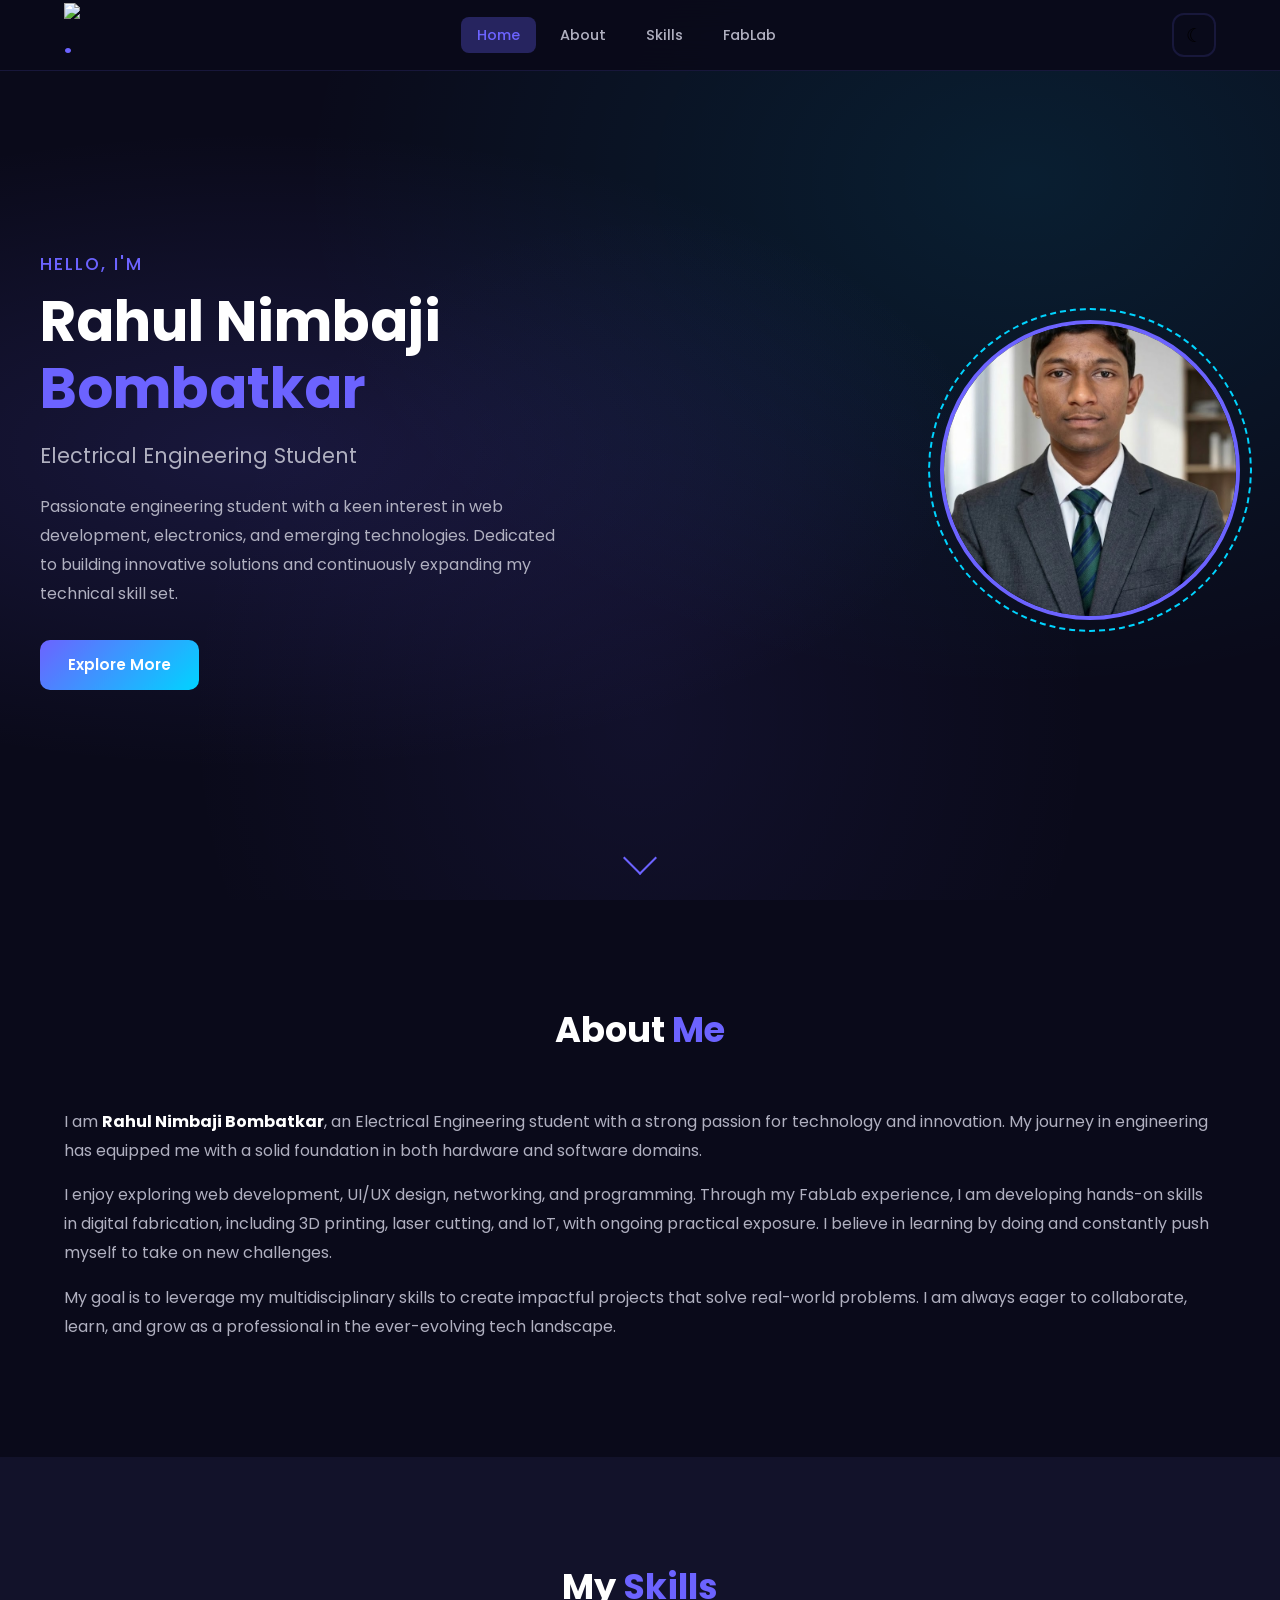
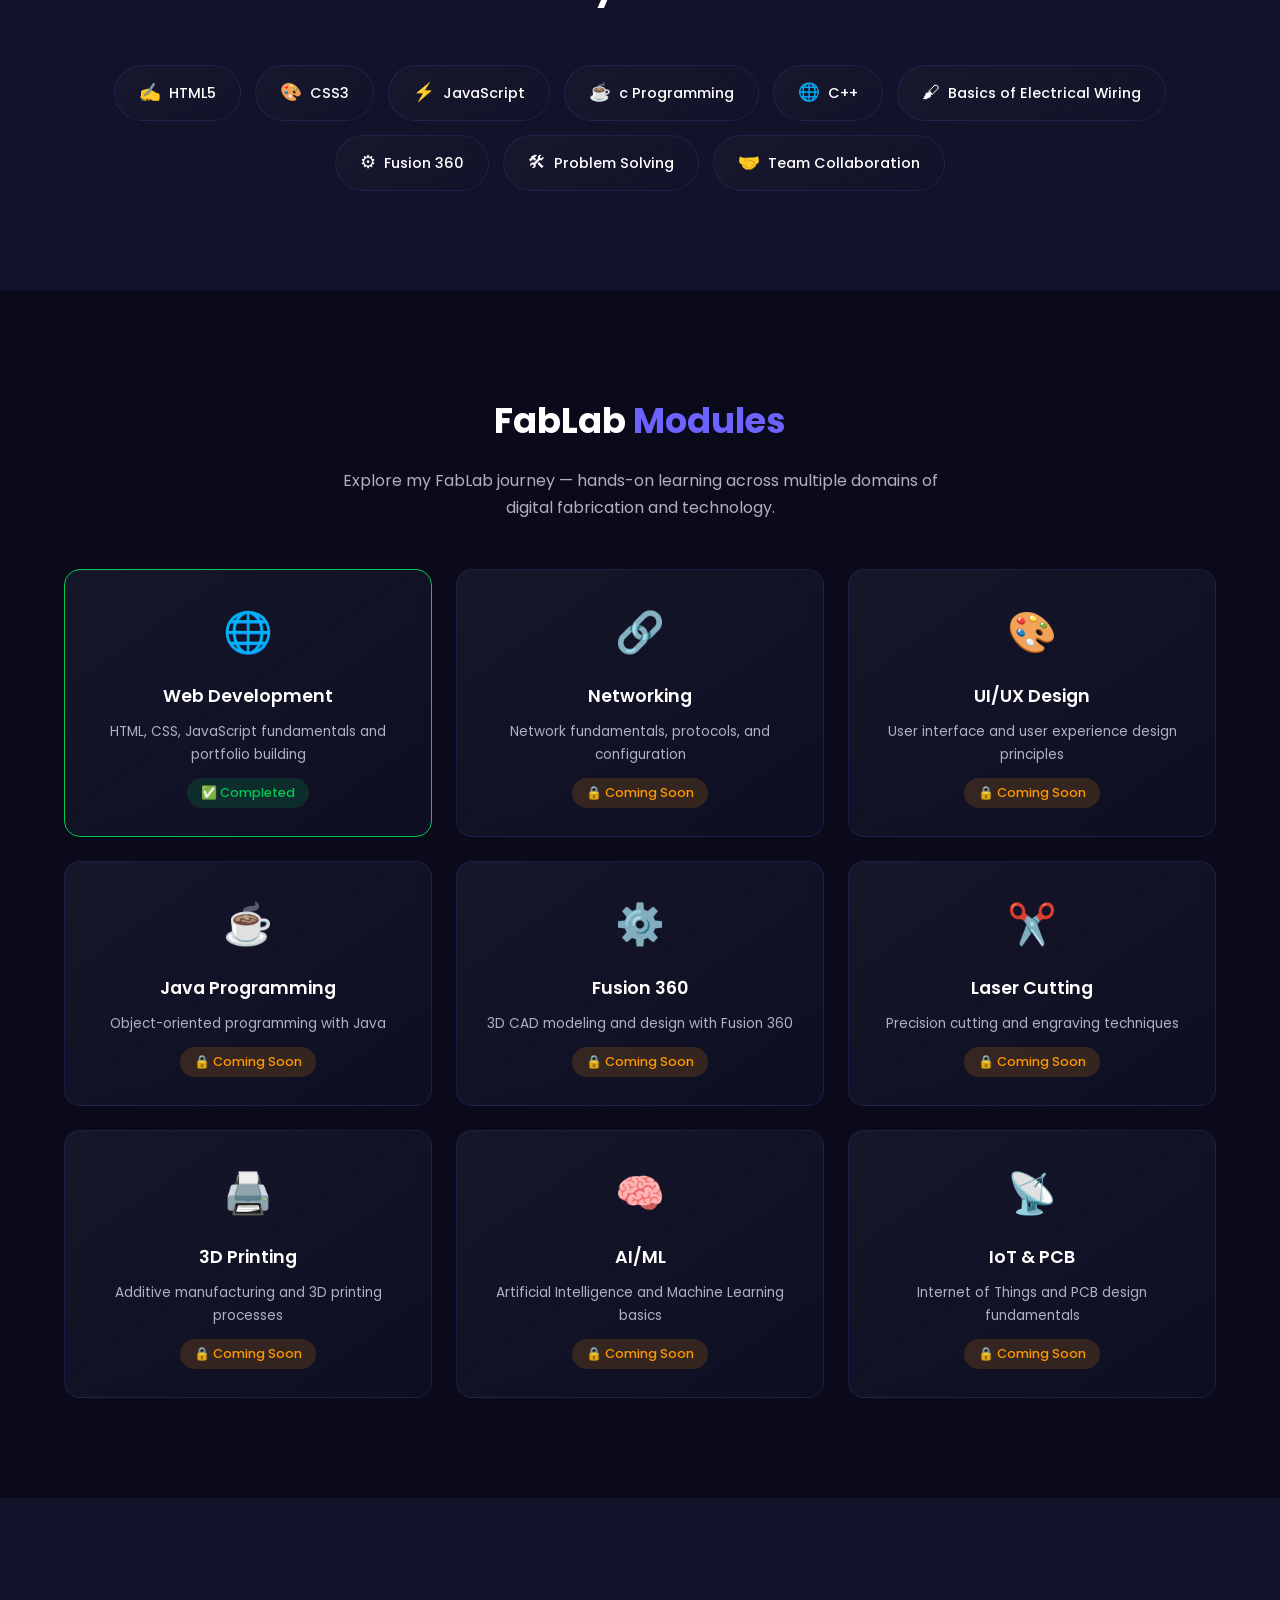
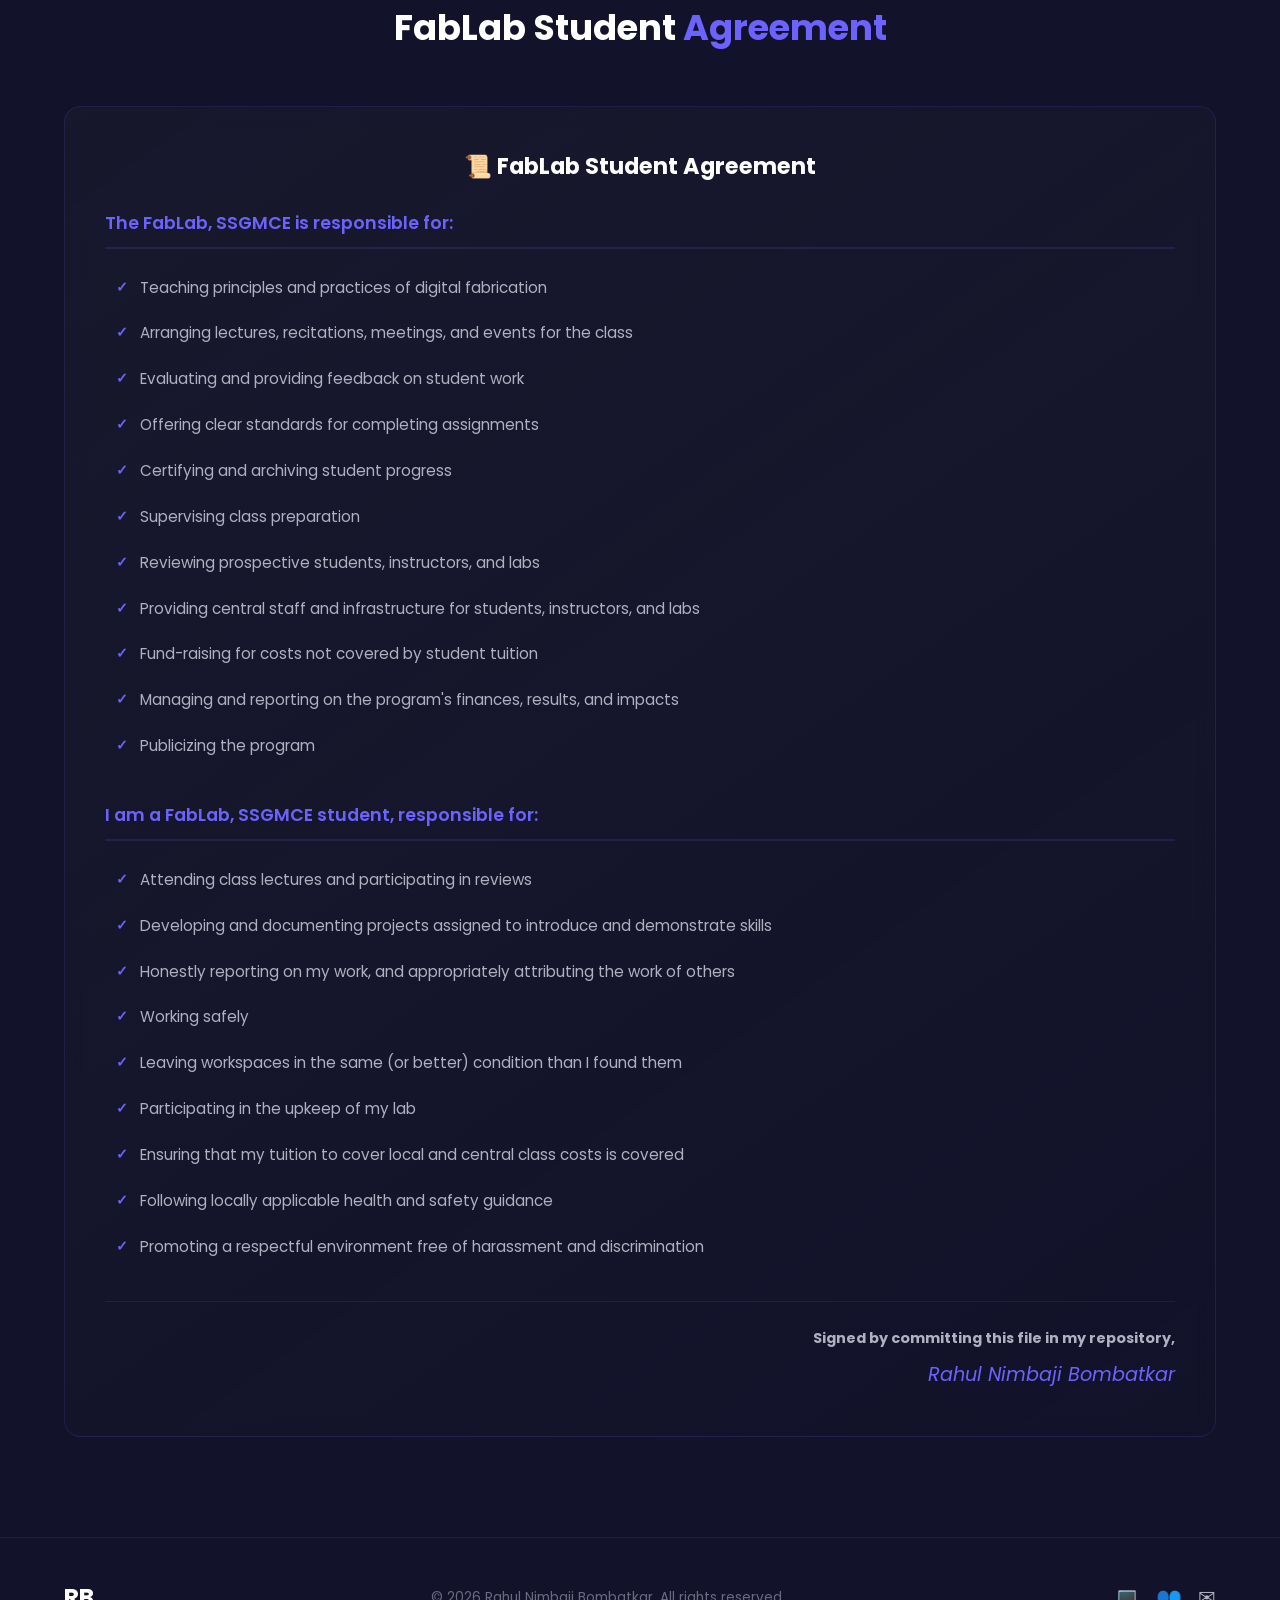
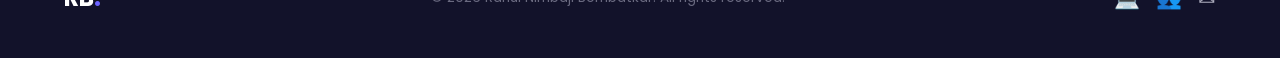
==== index.html @ 2a82da15 "Update index.html" ====
<!DOCTYPE html>
<html lang="en" data-theme="dark">

<head>
    <meta charset="UTF-8">
    <meta name="viewport" content="width=device-width, initial-scale=1.0">
    <link rel="icon" href="https://public-frontend-cos.metadl.com/mgx/img/favicon_atoms.ico" type="image/x-icon">
    <title>Rahul Bombatkar | Portfolio</title>
    <link rel="stylesheet" href="./style.css">
    <!-- Google Fonts -->
    <link rel="preconnect" href="https://fonts.googleapis.com">
    <link rel="preconnect" href="https://fonts.gstatic.com" crossorigin>
    <link href="https://fonts.googleapis.com/css2?family=Poppins:wght@300;400;500;600;700&display=swap" rel="stylesheet">
</head>

<body>
    <!-- ========== NAVBAR ========== -->
    <nav class="navbar" id="navbar">
        <div class="nav-container">
            <a href="#home" class="nav-logo">
             <img src="Fablab logo white1.jgp">
                <span class="accent">.</span></a>
            <ul class="nav-links" id="navLinks">
                <li><a href="#home" class="nav-link active">Home</a></li>
                <li><a href="#about" class="nav-link">About</a></li>
                <li><a href="#skills" class="nav-link">Skills</a></li>
                <li><a href="#fablab" class="nav-link">FabLab</a></li>
            </ul>
            <div class="nav-actions">
                <!-- Dark/Light Mode Toggle -->
                <button class="theme-toggle" id="themeToggle" aria-label="Toggle theme">
                    <span class="theme-icon sun">&#9728;</span>
                    <span class="theme-icon moon">&#9790;</span>
                </button>
                <!-- Mobile Menu Toggle -->
                <button class="hamburger" id="hamburger" aria-label="Toggle menu">
                    <span></span>
                    <span></span>
                    <span></span>
                </button>
            </div>
        </div>
    </nav>

    <!-- ========== HERO SECTION ========== -->
    <section class="hero" id="home">
        <div class="hero-bg-overlay"></div>
        <div class="hero-content">
            <div class="hero-text">
                <p class="hero-greeting animate-on-scroll">Hello, I'm</p>
                <h1 class="hero-name animate-on-scroll">Rahul Nimbaji<br><span class="accent">Bombatkar</span></h1>
                <p class="hero-branch animate-on-scroll">Electrical Engineering Student</p>
                <p class="hero-intro animate-on-scroll">
                    Passionate engineering student with a keen interest in web development, 
                    electronics, and emerging technologies. Dedicated to building innovative 
                    solutions and continuously expanding my technical skill set.
                </p>
                <div class="hero-buttons animate-on-scroll">
                    <a href="#about" class="btn btn-primary">Explore More</a>
                </div>
            </div>
            <div class="hero-image animate-on-scroll">
                <div class="profile-photo-wrapper">
                    <img src="portfolio img.jpg" 
                         alt="Rahul Bombatkar" class="profile-photo">
                    <div class="profile-ring"></div>
                </div>
            </div>
        </div>
        <!-- Scroll Down Indicator -->
        <a href="#about" class="scroll-indicator">
            <span class="scroll-arrow"></span>
        </a>
    </section>

    <!-- ========== ABOUT SECTION ========== -->
    <section class="section" id="about">
        <div class="container">
            <h2 class="section-title animate-on-scroll">About <span class="accent">Me</span></h2>
            <div class="about-content animate-on-scroll">
                <div class="about-text">
                    <p>
                        I am <strong>Rahul Nimbaji Bombatkar</strong>, an Electrical Engineering student 
                        with a strong passion for technology and innovation. My journey in engineering has 
                        equipped me with a solid foundation in both hardware and software domains.
                    </p>
                    <p>
                        I enjoy exploring web development, UI/UX design, networking, and programming. 
                        Through my FabLab experience, I am developing hands-on skills in digital fabrication, including 3D printing, laser cutting, and IoT, with ongoing practical exposure. I believe in learning by doing and constantly 
                        push myself to take on new challenges.
                    </p>
                    <p>
                        My goal is to leverage my multidisciplinary skills to create impactful projects 
                        that solve real-world problems. I am always eager to collaborate, learn, and grow 
                        as a professional in the ever-evolving tech landscape.
                    </p>
                </div>
                
            </div>
        </div>
    </section>

    <!-- ========== SKILLS SECTION ========== -->
    <section class="section section-alt" id="skills">
        <div class="container">
            <h2 class="section-title animate-on-scroll">My <span class="accent">Skills</span></h2>
            <div class="skills-grid animate-on-scroll">
                <div class="skill-tag"><span class="skill-icon">&#9997;</span> HTML5</div>
                <div class="skill-tag"><span class="skill-icon">&#127912;</span> CSS3</div>
                <div class="skill-tag"><span class="skill-icon">&#9889;</span> JavaScript</div>
                <div class="skill-tag"><span class="skill-icon">&#9749;</span> c Programming</div>
                <div class="skill-tag"><span class="skill-icon">&#127760;</span> C++</div>
                <div class="skill-tag"><span class="skill-icon">&#128396;</span> Basics of Electrical Wiring</div>
                <div class="skill-tag"><span class="skill-icon">&#9881;</span> Fusion 360</div>
                <div class="skill-tag"><span class="skill-icon">&#128736;</span> Problem Solving</div>
                <div class="skill-tag"><span class="skill-icon">&#129309;</span> Team Collaboration</div>
            </div>
        </div>
    </section>


    <!-- ========== FABLAB MODULES SECTION ========== -->
    <section class="section" id="fablab">
        <div class="container">
            <h2 class="section-title animate-on-scroll">FabLab <span class="accent">Modules</span></h2>
            <p class="section-subtitle animate-on-scroll">
                Explore my FabLab journey — hands-on learning across multiple domains of digital fabrication and technology.
            </p>
            <div class="modules-grid" id="modulesGrid">
                <!-- Modules will be rendered by JavaScript for scalability -->
            </div>
        </div>
    </section>

    <!-- ========== FABLAB STUDENT AGREEMENT ========== -->
    <section class="section section-alt" id="agreement">
        <div class="container">
            <h2 class="section-title animate-on-scroll">FabLab Student <span class="accent">Agreement</span></h2>
            <div class="agreement-content animate-on-scroll">
                <div class="agreement-card">
                    <h3>&#128220; FabLab Student Agreement</h3>
                    <div class="agreement-body">
                        <div class="responsibility-section">
                            <h4 class="responsibility-title">The FabLab, SSGMCE is responsible for:</h4>
                            <ul class="agreement-list">
                                <li>Teaching principles and practices of digital fabrication</li>
                                <li>Arranging lectures, recitations, meetings, and events for the class</li>
                                <li>Evaluating and providing feedback on student work</li>
                                <li>Offering clear standards for completing assignments</li>
                                <li>Certifying and archiving student progress</li>
                                <li>Supervising class preparation</li>
                                <li>Reviewing prospective students, instructors, and labs</li>
                                <li>Providing central staff and infrastructure for students, instructors, and labs</li>
                                <li>Fund-raising for costs not covered by student tuition</li>
                                <li>Managing and reporting on the program's finances, results, and impacts</li>
                                <li>Publicizing the program</li>
                            </ul>
                        </div>
                        <div class="responsibility-section">
                            <h4 class="responsibility-title">I am a FabLab, SSGMCE student, responsible for:</h4>
                            <ul class="agreement-list">
                                <li>Attending class lectures and participating in reviews</li>
                                <li>Developing and documenting projects assigned to introduce and demonstrate skills</li>
                                <li>Honestly reporting on my work, and appropriately attributing the work of others</li>
                                <li>Working safely</li>
                                <li>Leaving workspaces in the same (or better) condition than I found them</li>
                                <li>Participating in the upkeep of my lab</li>
                                <li>Ensuring that my tuition to cover local and central class costs is covered</li>
                                <li>Following locally applicable health and safety guidance</li>
                                <li>Promoting a respectful environment free of harassment and discrimination</li>
                            </ul>
                        </div>
                    </div>
                    <div class="agreement-signature">
                        <p><strong>Signed by committing this file in my repository,</strong></p>
                        <p class="signature-name"><em>Rahul Nimbaji Bombatkar</em></p>
                    </div>
                </div>
            </div>
        </div>
    </section>

    <!-- ========== FOOTER ========== -->
    <footer class="footer">
        <div class="container">
            <div class="footer-content">
                <div class="footer-logo">RB<span class="accent">.</span></div>
                <p class="footer-text">&copy; 2026 Rahul Nimbaji Bombatkar. All rights reserved.</p>
                <div class="footer-links">
                    <a href="https://github.com/Krish5276" aria-label="GitHub">&#128187;</a>
                    <a href="https://www.linkedin.com/in/rahul-bombatkar-483922384?utm_source=share&utm_campaign=share_via&utm_content=profile&utm_medium=android_app" aria-label="LinkedIn">&#128101;</a>
                    <a href="mailto:gamersrahul00@gmail.com" aria-label="Email">&#9993;</a>
                </div>
            </div>
        </div>
    </footer>

    <!-- ========== IMAGE MODAL ========== -->
    <div class="modal-overlay" id="imageModal">
        <div class="modal-content">
            <button class="modal-close" id="modalClose">&times;</button>
            <img src="" alt="Preview" class="modal-image" id="modalImage">
            <p class="modal-caption" id="modalCaption"></p>
        </div>
    </div>

    <script src="./script.js"></script>
</body>

</html>
---- style.css ----
/* ============================================================
   RAHUL BOMBATKAR - PORTFOLIO WEBSITE
   Complete CSS with Dark/Light Theme Support
   ============================================================ */

/* ========== CSS VARIABLES (THEME) ========== */
:root {
    /* Dark Theme (Default) */
    --bg-primary: #0a0a1a;
    --bg-secondary: #12122a;
    --bg-card: #1a1a2e;
    --bg-card-hover: #222240;
    --bg-nav: rgba(10, 10, 26, 0.95);
    --text-primary: #ffffff;
    --text-secondary: #b0b0c0;
    --text-muted: #6a6a80;
    --accent: #6c63ff;
    --accent-light: #8b83ff;
    --accent-secondary: #00d4ff;
    --accent-glow: rgba(108, 99, 255, 0.3);
    --border-color: rgba(108, 99, 255, 0.15);
    --border-hover: rgba(108, 99, 255, 0.4);
    --shadow: 0 8px 32px rgba(0, 0, 0, 0.3);
    --shadow-hover: 0 12px 40px rgba(108, 99, 255, 0.2);
    --success: #00c853;
    --warning: #ff9800;
    --danger: #ff5252;
    --gradient-primary: linear-gradient(135deg, #6c63ff, #00d4ff);
    --gradient-card: linear-gradient(145deg, rgba(26, 26, 46, 0.8), rgba(18, 18, 42, 0.6));
    --overlay: rgba(0, 0, 0, 0.7);
}

/* Light Theme */
[data-theme="light"] {
    --bg-primary: #f5f5ff;
    --bg-secondary: #eeeef8;
    --bg-card: #ffffff;
    --bg-card-hover: #f0f0ff;
    --bg-nav: rgba(245, 245, 255, 0.95);
    --text-primary: #1a1a2e;
    --text-secondary: #4a4a60;
    --text-muted: #8a8a9a;
    --accent: #5a52e0;
    --accent-light: #6c63ff;
    --accent-secondary: #0099cc;
    --accent-glow: rgba(90, 82, 224, 0.15);
    --border-color: rgba(90, 82, 224, 0.15);
    --border-hover: rgba(90, 82, 224, 0.35);
    --shadow: 0 8px 32px rgba(0, 0, 0, 0.08);
    --shadow-hover: 0 12px 40px rgba(90, 82, 224, 0.15);
    --gradient-card: linear-gradient(145deg, rgba(255, 255, 255, 0.9), rgba(240, 240, 255, 0.7));
    --overlay: rgba(255, 255, 255, 0.8);
}

/* ========== RESET & BASE ========== */
*,
*::before,
*::after {
    margin: 0;
    padding: 0;
    box-sizing: border-box;
}

html {
    scroll-behavior: smooth;
    font-size: 16px;
}

body {
    font-family: 'Poppins', sans-serif;
    background-color: var(--bg-primary);
    color: var(--text-primary);
    line-height: 1.7;
    overflow-x: hidden;
    transition: background-color 0.4s ease, color 0.4s ease;
}

a {
    text-decoration: none;
    color: inherit;
    transition: color 0.3s ease;
}

img {
    max-width: 100%;
    display: block;
  
}

.container {
    max-width: 1200px;
    margin: 0 auto;
    padding: 0 24px;
}

.accent {
    color: var(--accent);
}

/* ========== NAVBAR ========== */
.navbar {
    position: fixed;
    top: 0;
    left: 0;
    right: 0;
    z-index: 1000;
    background: var(--bg-nav);
    backdrop-filter: blur(20px);
    -webkit-backdrop-filter: blur(20px);
    border-bottom: 1px solid var(--border-color);
    transition: all 0.3s ease;
}

.navbar.scrolled {
    box-shadow: var(--shadow);
}

.nav-container {
    max-width: 1200px;
    margin: 0 auto;
    padding: 0 24px;
    display: flex;
    align-items: center;
    justify-content: space-between;
    height: 70px;
}

.nav-logo {
    font-size: 1.8rem;
    font-weight: 700;
    letter-spacing: -1px;
}

.nav-links {
    display: flex;
    list-style: none;
    gap: 8px;
}

.nav-link {
    padding: 8px 16px;
    border-radius: 8px;
    font-size: 0.9rem;
    font-weight: 500;
    color: var(--text-secondary);
    transition: all 0.3s ease;
}

.nav-link:hover,
.nav-link.active {
    color: var(--accent);
    background: var(--accent-glow);
}

.nav-actions {
    display: flex;
    align-items: center;
    gap: 12px;
}

/* Theme Toggle Button */
.theme-toggle {
    width: 44px;
    height: 44px;
    border: 2px solid var(--border-color);
    border-radius: 12px;
    background: transparent;
    cursor: pointer;
    display: flex;
    align-items: center;
    justify-content: center;
    transition: all 0.3s ease;
    position: relative;
    overflow: hidden;
}

.theme-toggle:hover {
    border-color: var(--accent);
    background: var(--accent-glow);
}

.theme-icon {
    font-size: 1.2rem;
    position: absolute;
    transition: all 0.4s ease;
}

/* Dark theme: show moon, hide sun */
[data-theme="dark"] .theme-icon.sun {
    opacity: 0;
    transform: translateY(20px) rotate(180deg);
}

[data-theme="dark"] .theme-icon.moon {
    opacity: 1;
    transform: translateY(0) rotate(0deg);
}

/* Light theme: show sun, hide moon */
[data-theme="light"] .theme-icon.sun {
    opacity: 1;
    transform: translateY(0) rotate(0deg);
}

[data-theme="light"] .theme-icon.moon {
    opacity: 0;
    transform: translateY(-20px) rotate(-180deg);
}

/* Hamburger Menu */
.hamburger {
    display: none;
    flex-direction: column;
    gap: 5px;
    background: none;
    border: none;
    cursor: pointer;
    padding: 8px;
}

.hamburger span {
    width: 24px;
    height: 2px;
    background: var(--text-primary);
    border-radius: 2px;
    transition: all 0.3s ease;
}

.hamburger.active span:nth-child(1) {
    transform: rotate(45deg) translate(5px, 5px);
}

.hamburger.active span:nth-child(2) {
    opacity: 0;
}

.hamburger.active span:nth-child(3) {
    transform: rotate(-45deg) translate(5px, -5px);
}

/* ========== HERO SECTION ========== */
.hero {
    min-height: 100vh;
    display: flex;
    align-items: center;
    justify-content: center;
    position: relative;
    padding: 100px 24px 60px;
    overflow: hidden;
}

.hero-bg-overlay {
    position: absolute;
    inset: 0;
    background: 
        radial-gradient(ellipse at 20% 50%, rgba(108, 99, 255, 0.15) 0%, transparent 50%),
        radial-gradient(ellipse at 80% 20%, rgba(0, 212, 255, 0.1) 0%, transparent 50%),
        radial-gradient(ellipse at 50% 80%, rgba(108, 99, 255, 0.08) 0%, transparent 50%);
    z-index: 0;
}

.hero-content {
    max-width: 1200px;
    width: 100%;
    display: flex;
    align-items: center;
    justify-content: space-between;
    gap: 60px;
    position: relative;
    z-index: 1;
}

.hero-text {
    flex: 1;
}

.hero-greeting {
    font-size: 1.1rem;
    color: var(--accent);
    font-weight: 500;
    margin-bottom: 8px;
    letter-spacing: 2px;
    text-transform: uppercase;
}

.hero-name {
    font-size: 3.5rem;
    font-weight: 700;
    line-height: 1.2;
    margin-bottom: 16px;
}

.hero-branch {
    font-size: 1.3rem;
    color: var(--text-secondary);
    margin-bottom: 20px;
    font-weight: 400;
}

.hero-intro {
    font-size: 1rem;
    color: var(--text-secondary);
    max-width: 520px;
    margin-bottom: 32px;
    line-height: 1.8;
}

.hero-buttons {
    display: flex;
    gap: 16px;
    flex-wrap: wrap;
}

/* Profile Photo */
.hero-image {
    flex-shrink: 0;
}

.profile-photo-wrapper {
    position: relative;
    width: 300px;
    height: 300px;
}

.profile-photo {
    width: 100%;
    height: 100%;
    border-radius: 50%;
    object-fit: cover;
    border: 4px solid var(--accent);
    position: relative;
    z-index: 2;
}

.profile-ring {
    position: absolute;
    inset: -12px;
    border-radius: 50%;
    border: 2px dashed var(--accent-secondary);
    animation: spin 20s linear infinite;
    z-index: 1;
}

@keyframes spin {
    from { transform: rotate(0deg); }
    to { transform: rotate(360deg); }
}

/* Scroll Indicator */
.scroll-indicator {
    position: absolute;
    bottom: 30px;
    left: 50%;
    transform: translateX(-50%);
    z-index: 2;
}

.scroll-arrow {
    display: block;
    width: 24px;
    height: 24px;
    border-right: 2px solid var(--accent);
    border-bottom: 2px solid var(--accent);
    transform: rotate(45deg);
    animation: scrollBounce 2s infinite;
}

@keyframes scrollBounce {
    0%, 20%, 50%, 80%, 100% { transform: rotate(45deg) translateY(0); }
    40% { transform: rotate(45deg) translateY(10px); }
    60% { transform: rotate(45deg) translateY(5px); }
}

/* ========== BUTTONS ========== */
.btn {
    display: inline-flex;
    align-items: center;
    gap: 8px;
    padding: 12px 28px;
    border-radius: 10px;
    font-size: 0.95rem;
    font-weight: 600;
    font-family: 'Poppins', sans-serif;
    cursor: pointer;
    transition: all 0.3s ease;
    border: none;
}

.btn-primary {
    background: var(--gradient-primary);
    color: #ffffff;
}

.btn-primary:hover {
    transform: translateY(-2px);
    box-shadow: 0 8px 25px var(--accent-glow);
}

.btn-outline {
    background: transparent;
    color: var(--accent);
    border: 2px solid var(--accent);
}

.btn-outline:hover {
    background: var(--accent-glow);
    transform: translateY(-2px);
}

.btn-large {
    padding: 16px 36px;
    font-size: 1.05rem;
}

.btn-small {
    padding: 8px 16px;
    font-size: 0.8rem;
    border-radius: 6px;
    background: var(--gradient-primary);
    color: #ffffff;
}

.btn-outline-sm {
    background: transparent !important;
    border: 1px solid #ffffff;
    color: #ffffff;
}

.btn-outline-sm:hover {
    background: rgba(255, 255, 255, 0.1) !important;
}

/* ========== SECTIONS ========== */
.section {
    padding: 100px 0;
}

.section-alt {
    background: var(--bg-secondary);
}

.section-title {
    font-size: 2.2rem;
    font-weight: 700;
    text-align: center;
    margin-bottom: 16px;
}

.section-subtitle {
    text-align: center;
    color: var(--text-secondary);
    max-width: 600px;
    margin: 0 auto 48px;
    font-size: 1rem;
}

/* ========== ABOUT SECTION ========== */
.about-content {
    display: flex;
    flex-direction: column;
    gap: 48px;
    margin-top: 48px;
}

.about-text p {
    color: var(--text-secondary);
    margin-bottom: 16px;
    font-size: 1rem;
    line-height: 1.8;
}

.about-text strong {
    color: var(--text-primary);
}

.about-stats {
    display: flex;
    justify-content: center;
    gap: 32px;
    flex-wrap: wrap;
}

.stat-card {
    background: var(--gradient-card);
    border: 1px solid var(--border-color);
    border-radius: 16px;
    padding: 28px 40px;
    text-align: center;
    backdrop-filter: blur(10px);
    transition: all 0.3s ease;
}

.stat-card:hover {
    border-color: var(--border-hover);
    transform: translateY(-4px);
    box-shadow: var(--shadow-hover);
}

.stat-number {
    display: block;
    font-size: 2.2rem;
    font-weight: 700;
    color: var(--accent);
}

.stat-label {
    font-size: 0.9rem;
    color: var(--text-secondary);
    margin-top: 4px;
}

/* ========== SKILLS SECTION ========== */
.skills-grid {
    display: flex;
    flex-wrap: wrap;
    justify-content: center;
    gap: 14px;
    margin-top: 48px;
}

.skill-tag {
    display: inline-flex;
    align-items: center;
    gap: 8px;
    padding: 12px 24px;
    background: var(--gradient-card);
    border: 1px solid var(--border-color);
    border-radius: 50px;
    font-size: 0.9rem;
    font-weight: 500;
    color: var(--text-primary);
    backdrop-filter: blur(10px);
    transition: all 0.3s ease;
    cursor: default;
}

.skill-tag:hover {
    border-color: var(--accent);
    background: var(--accent-glow);
    transform: translateY(-3px);
    box-shadow: var(--shadow-hover);
}

.skill-icon {
    font-size: 1.1rem;
}

/* ========== PROJECTS SECTION ========== */
.projects-grid {
    display: grid;
    grid-template-columns: repeat(auto-fit, minmax(340px, 1fr));
    gap: 28px;
    margin-top: 48px;
}

.project-card {
    background: var(--gradient-card);
    border: 1px solid var(--border-color);
    border-radius: 16px;
    overflow: hidden;
    backdrop-filter: blur(10px);
    transition: all 0.3s ease;
}

.project-card:hover {
    border-color: var(--border-hover);
    transform: translateY(-6px);
    box-shadow: var(--shadow-hover);
}

.project-image {
    position: relative;
    height: 220px;
    overflow: hidden;
}

.project-image img {
    width: 100%;
    height: 100%;
    object-fit: cover;
    transition: transform 0.4s ease;
}

.project-card:hover .project-image img {
    transform: scale(1.05);
}

.project-overlay {
    position: absolute;
    inset: 0;
    background: rgba(0, 0, 0, 0.7);
    display: flex;
    align-items: center;
    justify-content: center;
    gap: 12px;
    opacity: 0;
    transition: opacity 0.3s ease;
}

.project-card:hover .project-overlay {
    opacity: 1;
}

.project-info {
    padding: 24px;
}

.project-info h3 {
    font-size: 1.2rem;
    font-weight: 600;
    margin-bottom: 8px;
}

.project-info p {
    color: var(--text-secondary);
    font-size: 0.9rem;
    margin-bottom: 16px;
    line-height: 1.6;
}

.project-tags {
    display: flex;
    flex-wrap: wrap;
    gap: 8px;
}

.project-tags span {
    padding: 4px 12px;
    background: var(--accent-glow);
    color: var(--accent);
    border-radius: 20px;
    font-size: 0.75rem;
    font-weight: 500;
}

/* ========== RESUME SECTION ========== */
.resume-content {
    text-align: center;
    margin-top: 48px;
}

.resume-icon {
    font-size: 4rem;
    margin-bottom: 20px;
}

.resume-text {
    color: var(--text-secondary);
    font-size: 1.1rem;
    margin-bottom: 32px;
    max-width: 500px;
    margin-left: auto;
    margin-right: auto;
}

/* ========== FABLAB MODULES SECTION ========== */
.modules-grid {
    display: grid;
    grid-template-columns: repeat(auto-fit, minmax(280px, 1fr));
    gap: 24px;
    margin-top: 48px;
}

.module-card {
    background: var(--gradient-card);
    border: 1px solid var(--border-color);
    border-radius: 16px;
    padding: 28px;
    text-align: center;
    backdrop-filter: blur(10px);
    transition: all 0.3s ease;
    position: relative;
    overflow: hidden;
}

/* Active module card */
.module-card.active {
    border-color: var(--success);
    cursor: pointer;
}

.module-card.active:hover {
    transform: translateY(-6px);
    box-shadow: 0 12px 40px rgba(0, 200, 83, 0.2);
    border-color: var(--success);
}

/* Locked module card */
.module-card.locked {
    opacity: 0.6;
    cursor: not-allowed;
}

.module-card.locked:hover {
    opacity: 0.75;
}

.module-card-icon {
    font-size: 2.5rem;
    margin-bottom: 16px;
    display: block;
}

.module-card-title {
    font-size: 1.1rem;
    font-weight: 600;
    margin-bottom: 8px;
}

.module-card-status {
    display: inline-flex;
    align-items: center;
    gap: 6px;
    padding: 4px 14px;
    border-radius: 20px;
    font-size: 0.8rem;
    font-weight: 500;
}

.module-card-status.completed {
    background: rgba(0, 200, 83, 0.15);
    color: var(--success);
}

.module-card-status.coming-soon {
    background: rgba(255, 152, 0, 0.15);
    color: var(--warning);
}

/* ========== AGREEMENT SECTION ========== */
.agreement-content {
    margin-top: 48px;
}

.agreement-card {
    background: var(--gradient-card);
    border: 1px solid var(--border-color);
    border-radius: 16px;
    padding: 40px;
    backdrop-filter: blur(10px);
}

.agreement-card h3 {
    font-size: 1.4rem;
    margin-bottom: 24px;
    text-align: center;
}

.agreement-body {
    display: flex;
    flex-direction: column;
    gap: 32px;
}

.responsibility-section {
    padding: 0;
}

.responsibility-title {
    font-size: 1.1rem;
    font-weight: 600;
    color: var(--accent);
    margin-bottom: 16px;
    padding-bottom: 8px;
    border-bottom: 2px solid var(--border-color);
}

.agreement-list {
    list-style: none;
    padding: 0;
    margin: 0;
}

.agreement-list li {
    color: var(--text-secondary);
    font-size: 0.95rem;
    line-height: 1.7;
    padding: 10px 12px 10px 32px;
    position: relative;
    border-left: 3px solid transparent;
    transition: all 0.3s ease;
    border-radius: 0 8px 8px 0;
}

.agreement-list li::before {
    content: '✓';
    position: absolute;
    left: 8px;
    color: var(--accent);
    font-weight: 700;
    font-size: 0.9rem;
}

.agreement-list li:hover {
    border-left-color: var(--accent);
    background: var(--accent-glow);
    color: var(--text-primary);
    padding-left: 36px;
}

.agreement-signature {
    margin-top: 32px;
    padding-top: 24px;
    border-top: 1px solid var(--border-color);
    text-align: right;
}

.agreement-signature p {
    color: var(--text-secondary);
    margin-bottom: 4px;
    font-size: 0.9rem;
}

.agreement-signature .signature-name {
    font-size: 1.2rem;
    color: var(--accent);
    margin-top: 8px;
}

/* ========== FOOTER ========== */
.footer {
    padding: 40px 0;
    border-top: 1px solid var(--border-color);
    background: var(--bg-secondary);
}

.footer-content {
    display: flex;
    align-items: center;
    justify-content: space-between;
    flex-wrap: wrap;
    gap: 16px;
}

.footer-logo {
    font-size: 1.5rem;
    font-weight: 700;
}

.footer-text {
    color: var(--text-muted);
    font-size: 0.85rem;
}

.footer-links {
    display: flex;
    gap: 16px;
}

.footer-links a {
    font-size: 1.3rem;
    color: var(--text-secondary);
    transition: color 0.3s ease;
}

.footer-links a:hover {
    color: var(--accent);
}

/* ========== IMAGE MODAL ========== */
.modal-overlay {
    position: fixed;
    inset: 0;
    z-index: 2000;
    background: rgba(0, 0, 0, 0.9);
    display: flex;
    align-items: center;
    justify-content: center;
    opacity: 0;
    visibility: hidden;
    transition: all 0.3s ease;
    padding: 40px;
}

.modal-overlay.active {
    opacity: 1;
    visibility: visible;
}

.modal-content {
    max-width: 900px;
    width: 100%;
    position: relative;
    text-align: center;
}

.modal-close {
    position: absolute;
    top: -40px;
    right: 0;
    background: none;
    border: none;
    color: #ffffff;
    font-size: 2rem;
    cursor: pointer;
    transition: color 0.3s ease;
    z-index: 10;
}

.modal-close:hover {
    color: var(--accent);
}

.modal-image {
    width: 100%;
    max-height: 70vh;
    object-fit: contain;
    border-radius: 12px;
}

.modal-caption {
    color: #cccccc;
    margin-top: 16px;
    font-size: 0.95rem;
}

/* ========== WEB DEV MODULE PAGE ========== */
.module-header {
    padding: 120px 0 60px;
    background: var(--bg-secondary);
    position: relative;
}

.module-header::after {
    content: '';
    position: absolute;
    bottom: 0;
    left: 0;
    right: 0;
    height: 1px;
    background: var(--gradient-primary);
}

.back-link {
    display: inline-flex;
    align-items: center;
    gap: 8px;
    color: var(--accent);
    font-size: 0.9rem;
    font-weight: 500;
    margin-bottom: 24px;
    transition: all 0.3s ease;
}

.back-link:hover {
    gap: 12px;
}

.module-title {
    font-size: 2.5rem;
    font-weight: 700;
    margin-bottom: 16px;
}

.module-icon {
    font-size: 2.5rem;
    margin-right: 8px;
}

.module-description {
    color: var(--text-secondary);
    font-size: 1.05rem;
    max-width: 700px;
    line-height: 1.8;
    margin-bottom: 24px;
}

.module-meta {
    display: flex;
    gap: 12px;
    flex-wrap: wrap;
}

.meta-badge {
    display: inline-flex;
    align-items: center;
    gap: 6px;
    padding: 6px 16px;
    background: var(--accent-glow);
    border: 1px solid var(--border-color);
    border-radius: 20px;
    font-size: 0.85rem;
    color: var(--text-primary);
}

/* Day Cards */
.day-card {
    background: var(--gradient-card);
    border: 1px solid var(--border-color);
    border-radius: 20px;
    padding: 40px;
    margin-bottom: 32px;
    backdrop-filter: blur(10px);
    transition: all 0.3s ease;
}

.day-card:hover {
    border-color: var(--border-hover);
    box-shadow: var(--shadow-hover);
}

.day-header {
    display: flex;
    align-items: flex-start;
    gap: 24px;
    margin-bottom: 24px;
}

.day-number {
    font-size: 3rem;
    font-weight: 700;
    color: var(--accent);
    line-height: 1;
    min-width: 70px;
    opacity: 0.6;
}

.day-header h2 {
    font-size: 1.5rem;
    font-weight: 600;
    margin-bottom: 4px;
}

.day-subtitle {
    color: var(--text-secondary);
    font-size: 0.95rem;
}

.day-content {
    margin-bottom: 28px;
}

.day-content p {
    color: var(--text-secondary);
    margin-bottom: 12px;
    line-height: 1.8;
    font-size: 0.95rem;
}

/* Gallery Grid */
.day-gallery {
    margin-top: 20px;
}

.gallery-grid {
    display: grid;
    grid-template-columns: repeat(auto-fit, minmax(280px, 1fr));
    gap: 16px;
}

.gallery-item {
    border-radius: 12px;
    overflow: hidden;
    cursor: pointer;
    border: 1px solid var(--border-color);
    transition: all 0.3s ease;
    background: var(--bg-card);
}

.gallery-item:hover {
    transform: translateY(-4px);
    box-shadow: var(--shadow-hover);
    border-color: var(--accent);
}

.gallery-item img {
    width: 100%;
    height: 200px;
    object-fit: cover;
    transition: transform 0.4s ease;
}

.gallery-item:hover img {
    transform: scale(1.05);
}

.gallery-caption {
    padding: 12px 16px;
    font-size: 0.85rem;
    color: var(--text-secondary);
    text-align: center;
}

/* ========== SCROLL ANIMATIONS ========== */
.animate-on-scroll {
    opacity: 0;
    transform: translateY(30px);
    transition: opacity 0.6s ease, transform 0.6s ease;
}

.animate-on-scroll.visible {
    opacity: 1;
    transform: translateY(0);
}

/* ========== RESPONSIVE DESIGN ========== */

/* Tablet */
@media (max-width: 992px) {
    .hero-content {
        flex-direction: column-reverse;
        text-align: center;
        gap: 40px;
    }

    .hero-intro {
        margin-left: auto;
        margin-right: auto;
    }

    .hero-buttons {
        justify-content: center;
    }

    .hero-name {
        font-size: 2.8rem;
    }

    .profile-photo-wrapper {
        width: 240px;
        height: 240px;
    }

    .projects-grid {
        grid-template-columns: repeat(auto-fit, minmax(300px, 1fr));
    }

    .day-header {
        flex-direction: column;
        gap: 12px;
    }

    .day-number {
        font-size: 2rem;
    }
}

/* Mobile */
@media (max-width: 768px) {
    .nav-links {
        position: fixed;
        top: 70px;
        left: 0;
        right: 0;
        background: var(--bg-nav);
        backdrop-filter: blur(20px);
        flex-direction: column;
        padding: 24px;
        gap: 4px;
        border-bottom: 1px solid var(--border-color);
        transform: translateY(-100%);
        opacity: 0;
        visibility: hidden;
        transition: all 0.3s ease;
        z-index: 999;
    }

    .nav-links.active {
        transform: translateY(0);
        opacity: 1;
        visibility: visible;
    }

    .nav-link {
        padding: 12px 16px;
        font-size: 1rem;
    }

    .hamburger {
        display: flex;
    }

    .hero {
        padding: 100px 20px 60px;
    }

    .hero-name {
        font-size: 2.2rem;
    }

    .hero-branch {
        font-size: 1.1rem;
    }

    .profile-photo-wrapper {
        width: 200px;
        height: 200px;
    }

    .section {
        padding: 70px 0;
    }

    .section-title {
        font-size: 1.8rem;
    }

    .about-stats {
        gap: 16px;
    }

    .stat-card {
        padding: 20px 28px;
    }

    .projects-grid {
        grid-template-columns: 1fr;
    }

    .modules-grid {
        grid-template-columns: repeat(auto-fit, minmax(240px, 1fr));
    }

    .agreement-card {
        padding: 24px;
    }

    .footer-content {
        flex-direction: column;
        text-align: center;
    }

    .day-card {
        padding: 24px;
    }

    .module-title {
        font-size: 1.8rem;
    }

    .module-header {
        padding: 100px 0 40px;
    }
}

/* Small Mobile */
@media (max-width: 480px) {
    .hero-name {
        font-size: 1.8rem;
    }

    .hero-buttons {
        flex-direction: column;
        align-items: center;
    }

    .btn {
        width: 100%;
        justify-content: center;
    }

    .skills-grid {
        gap: 10px;
    }

    .skill-tag {
        padding: 10px 18px;
        font-size: 0.8rem;
    }

    .modules-grid {
        grid-template-columns: 1fr;
    }
}
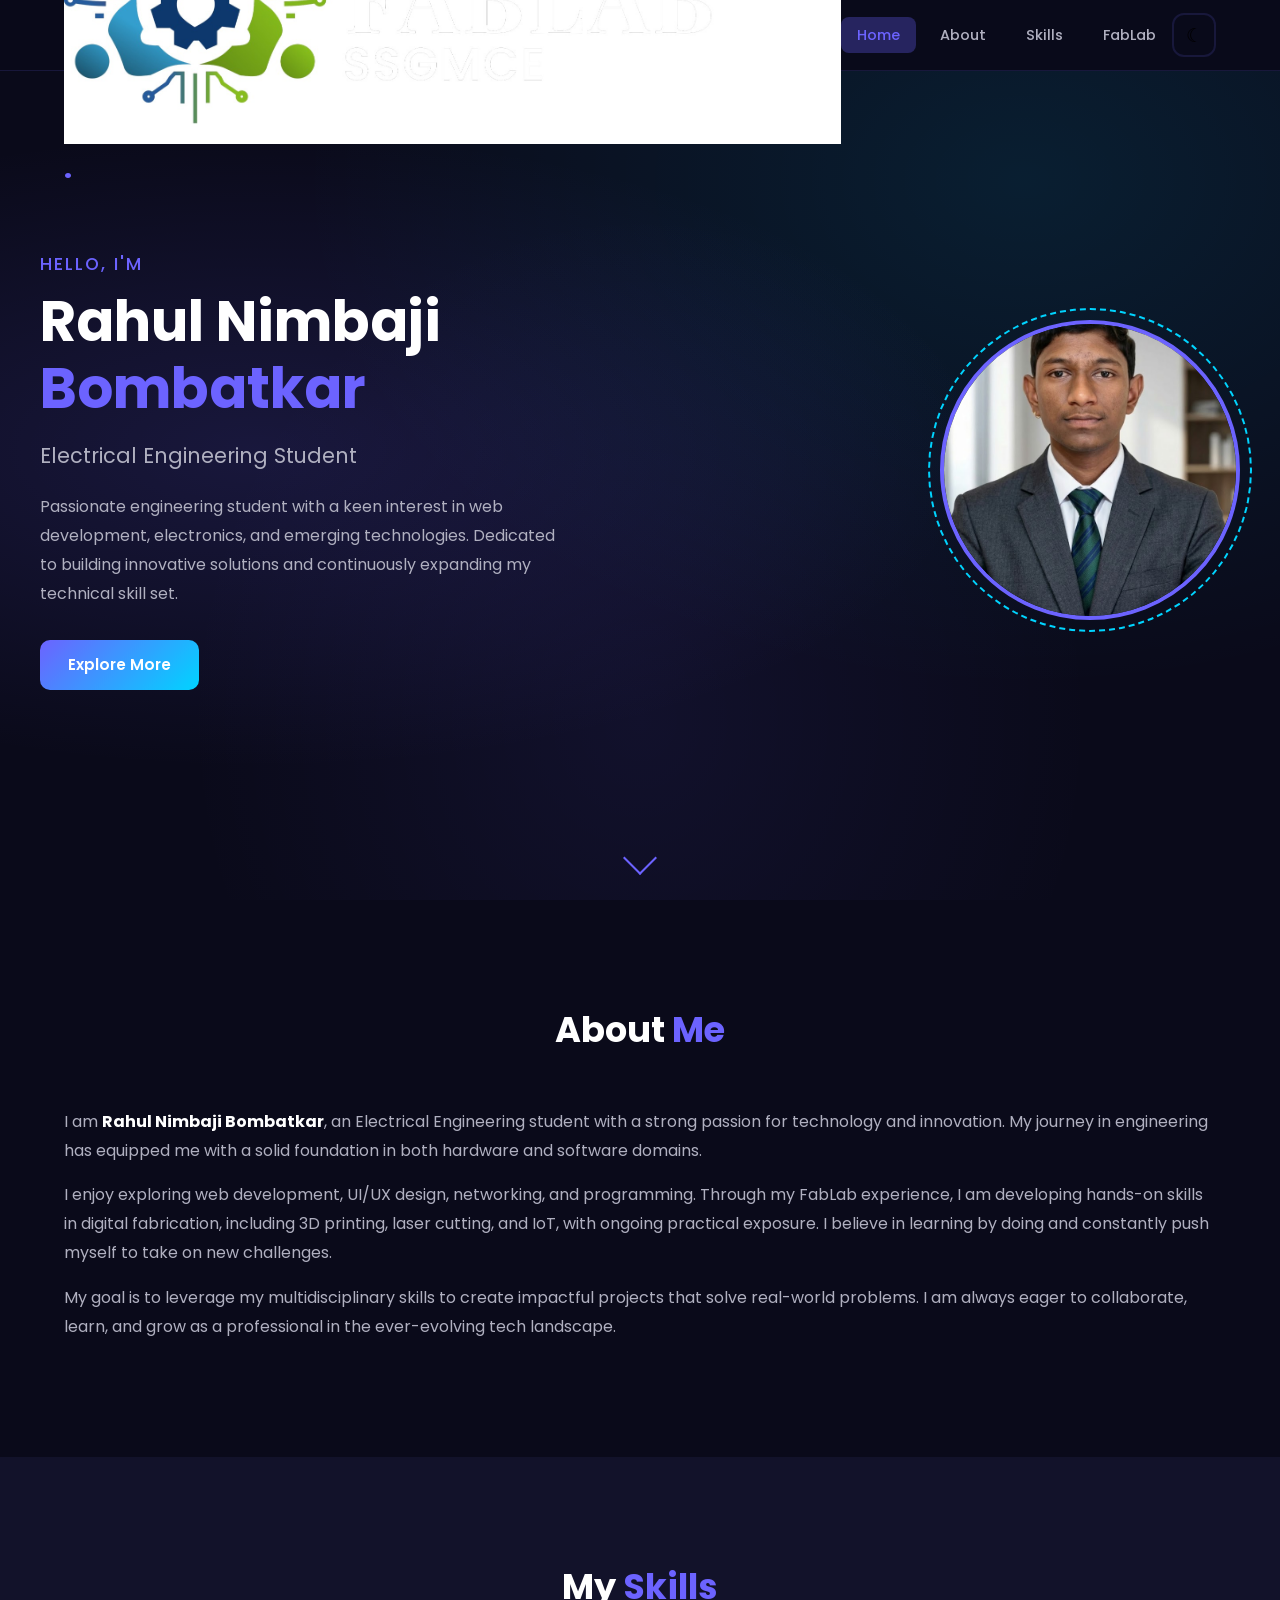
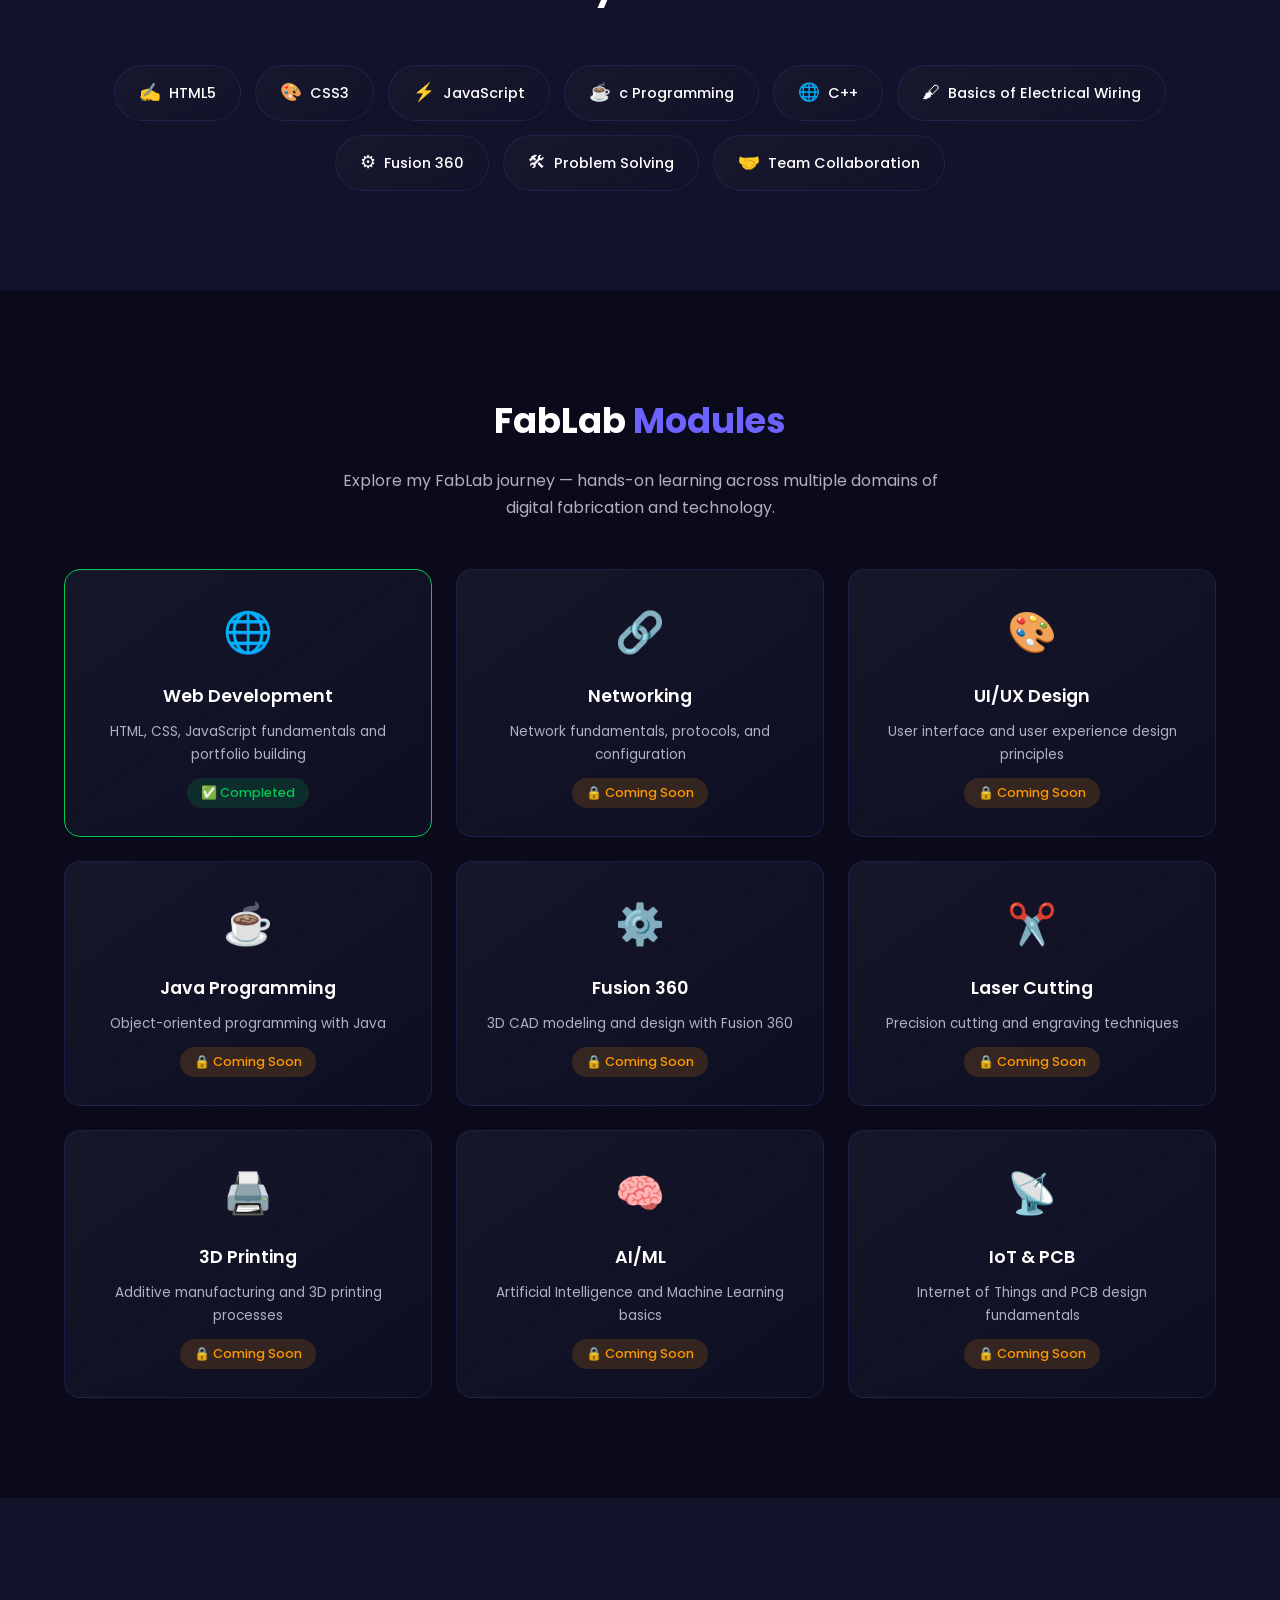
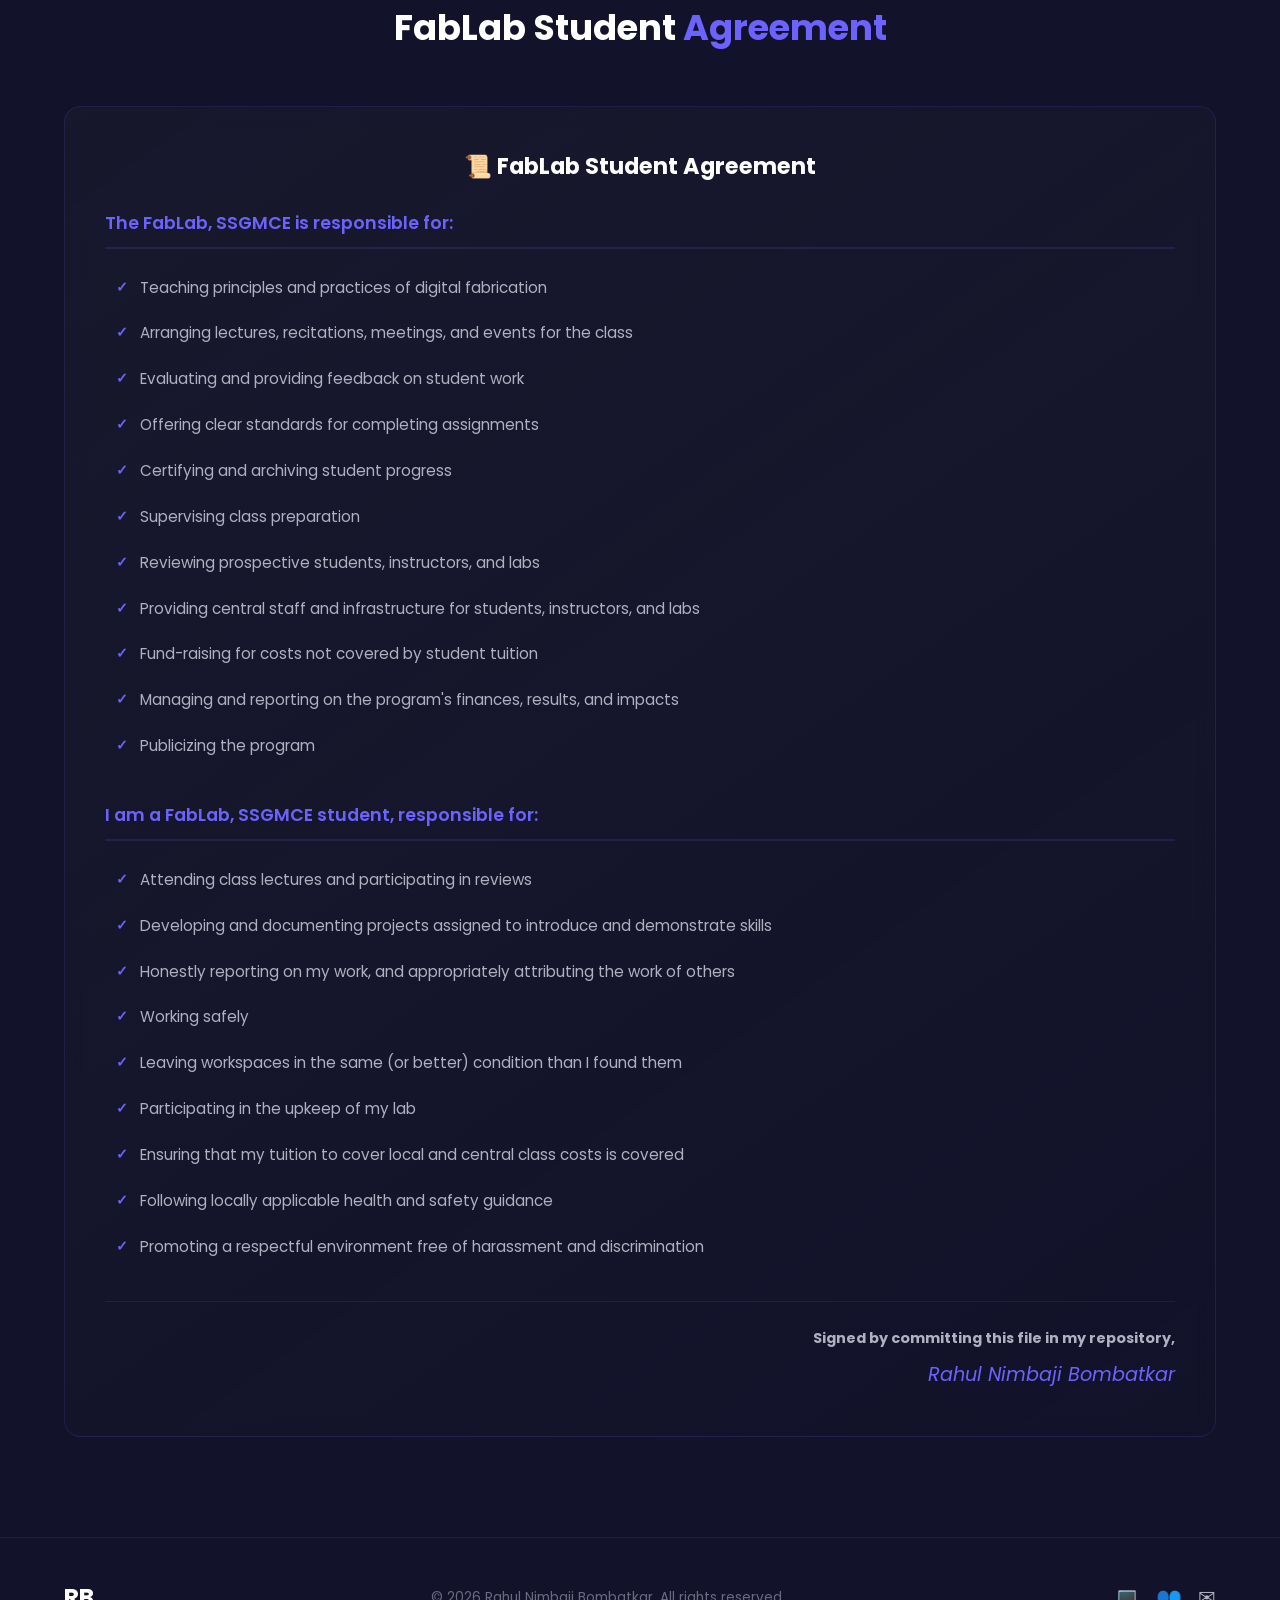
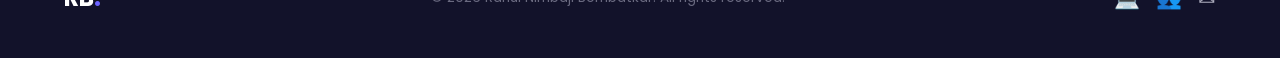
==== commit f9bb2e4a: "Update index.html" ====
--- a/index.html
+++ b/index.html
@@ -18,7 +18,7 @@
     <nav class="navbar" id="navbar">
         <div class="nav-container">
             <a href="#home" class="nav-logo">
-             <img src="Fablab logo white1.jgp">
+             <img src="Fablab logo white1.jpg">
                 <span class="accent">.</span></a>
             <ul class="nav-links" id="navLinks">
                 <li><a href="#home" class="nav-link active">Home</a></li>
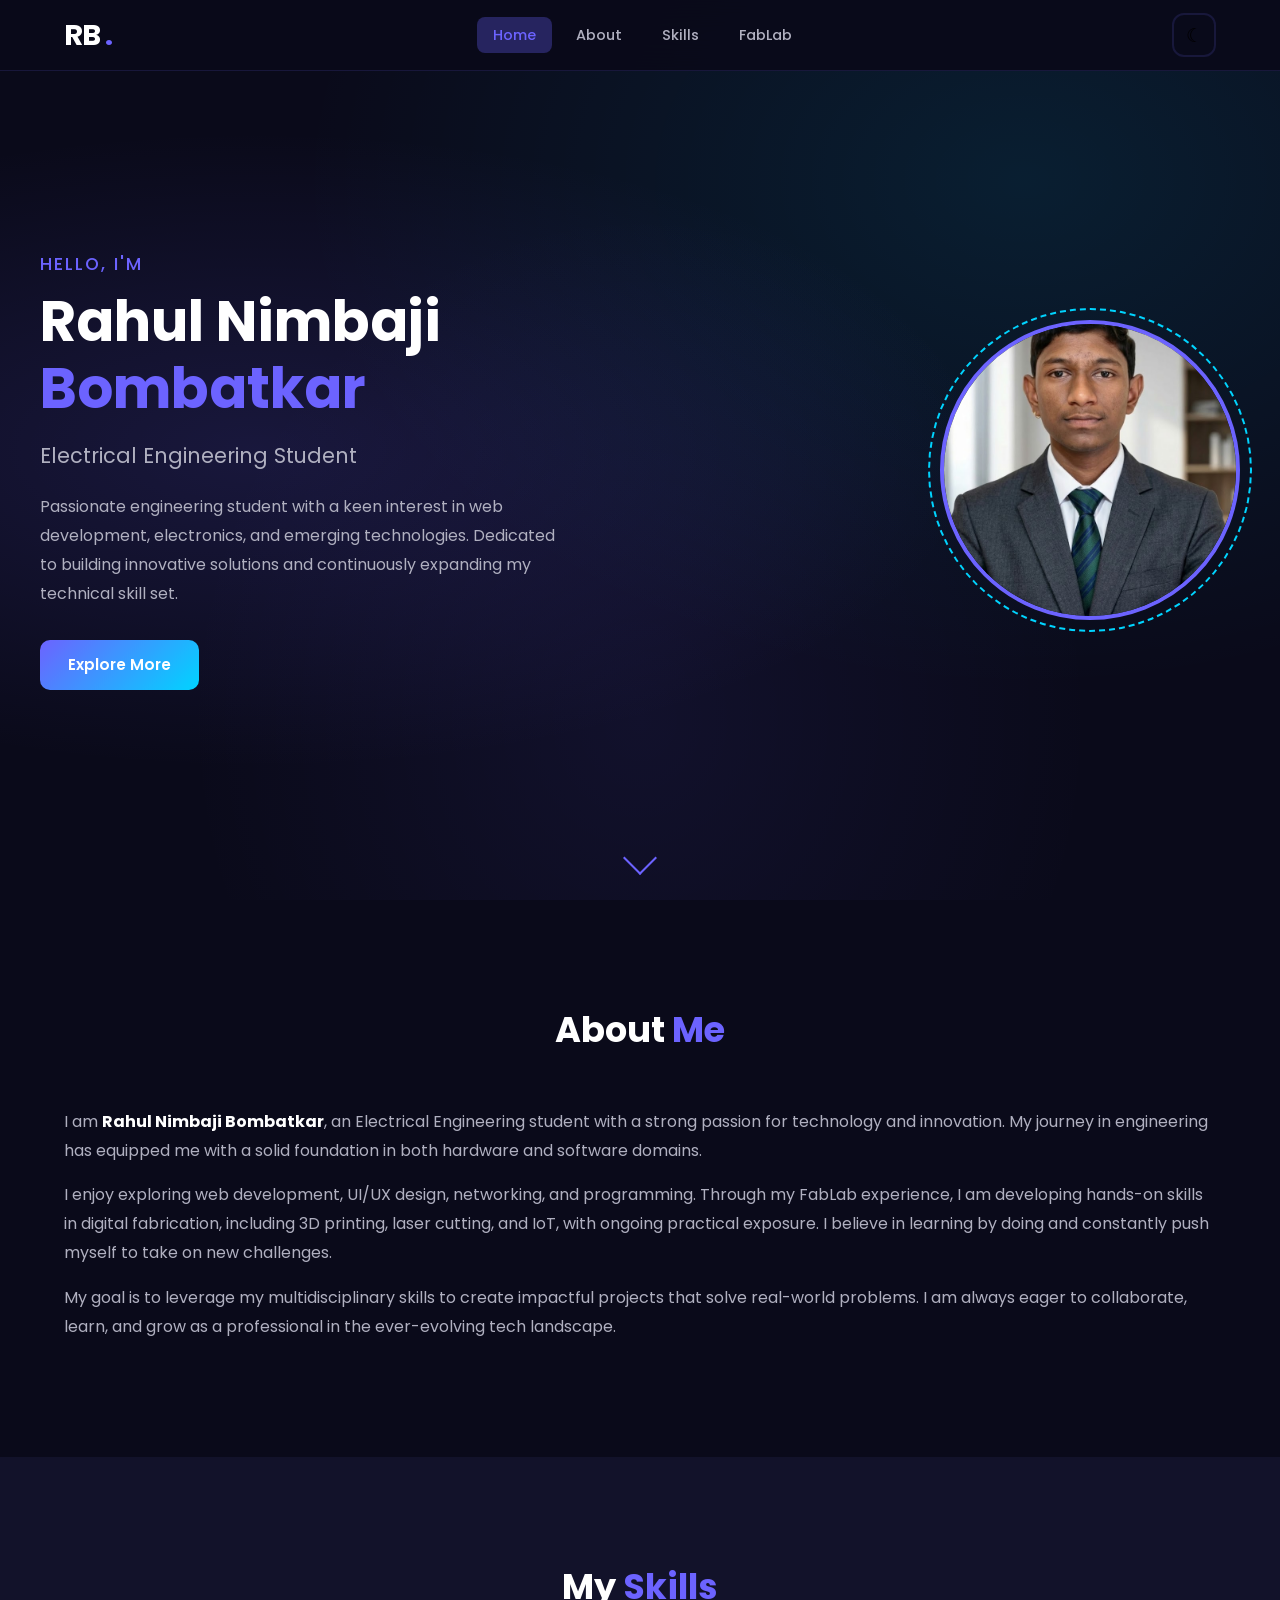
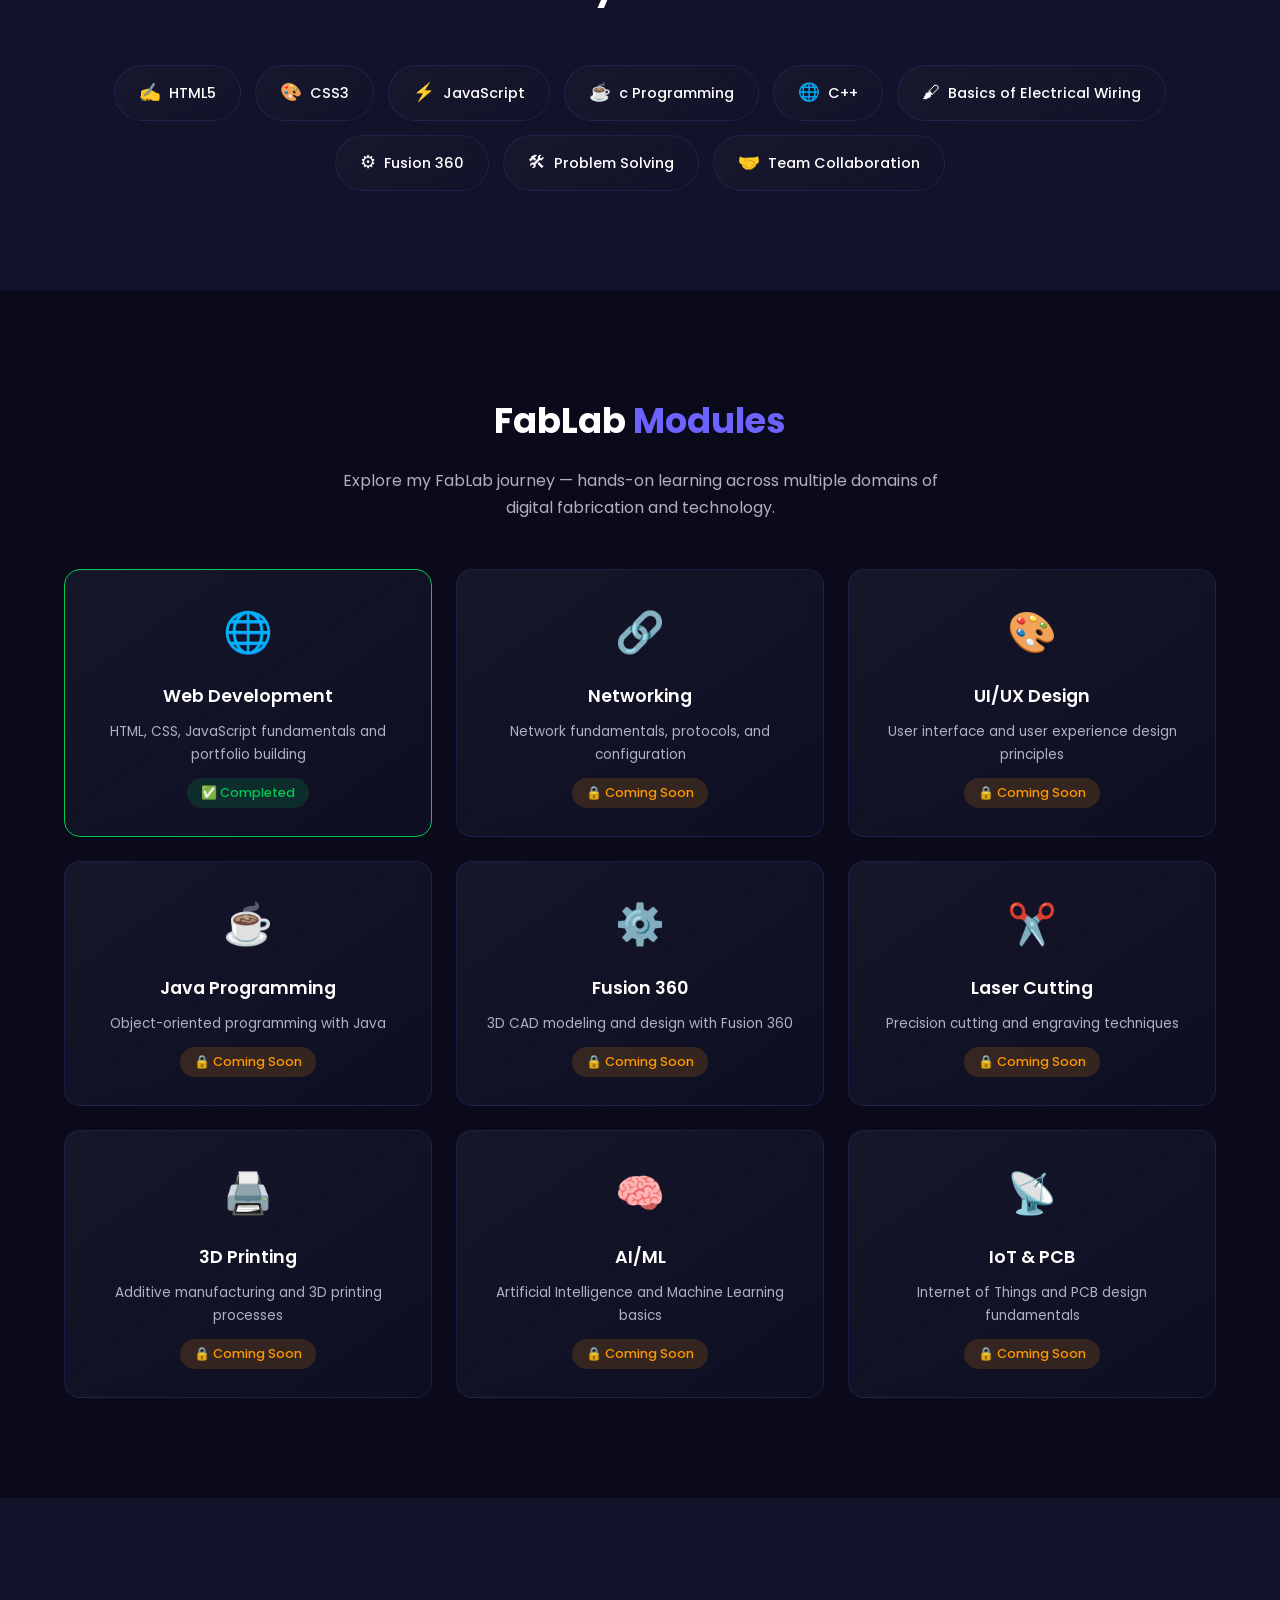
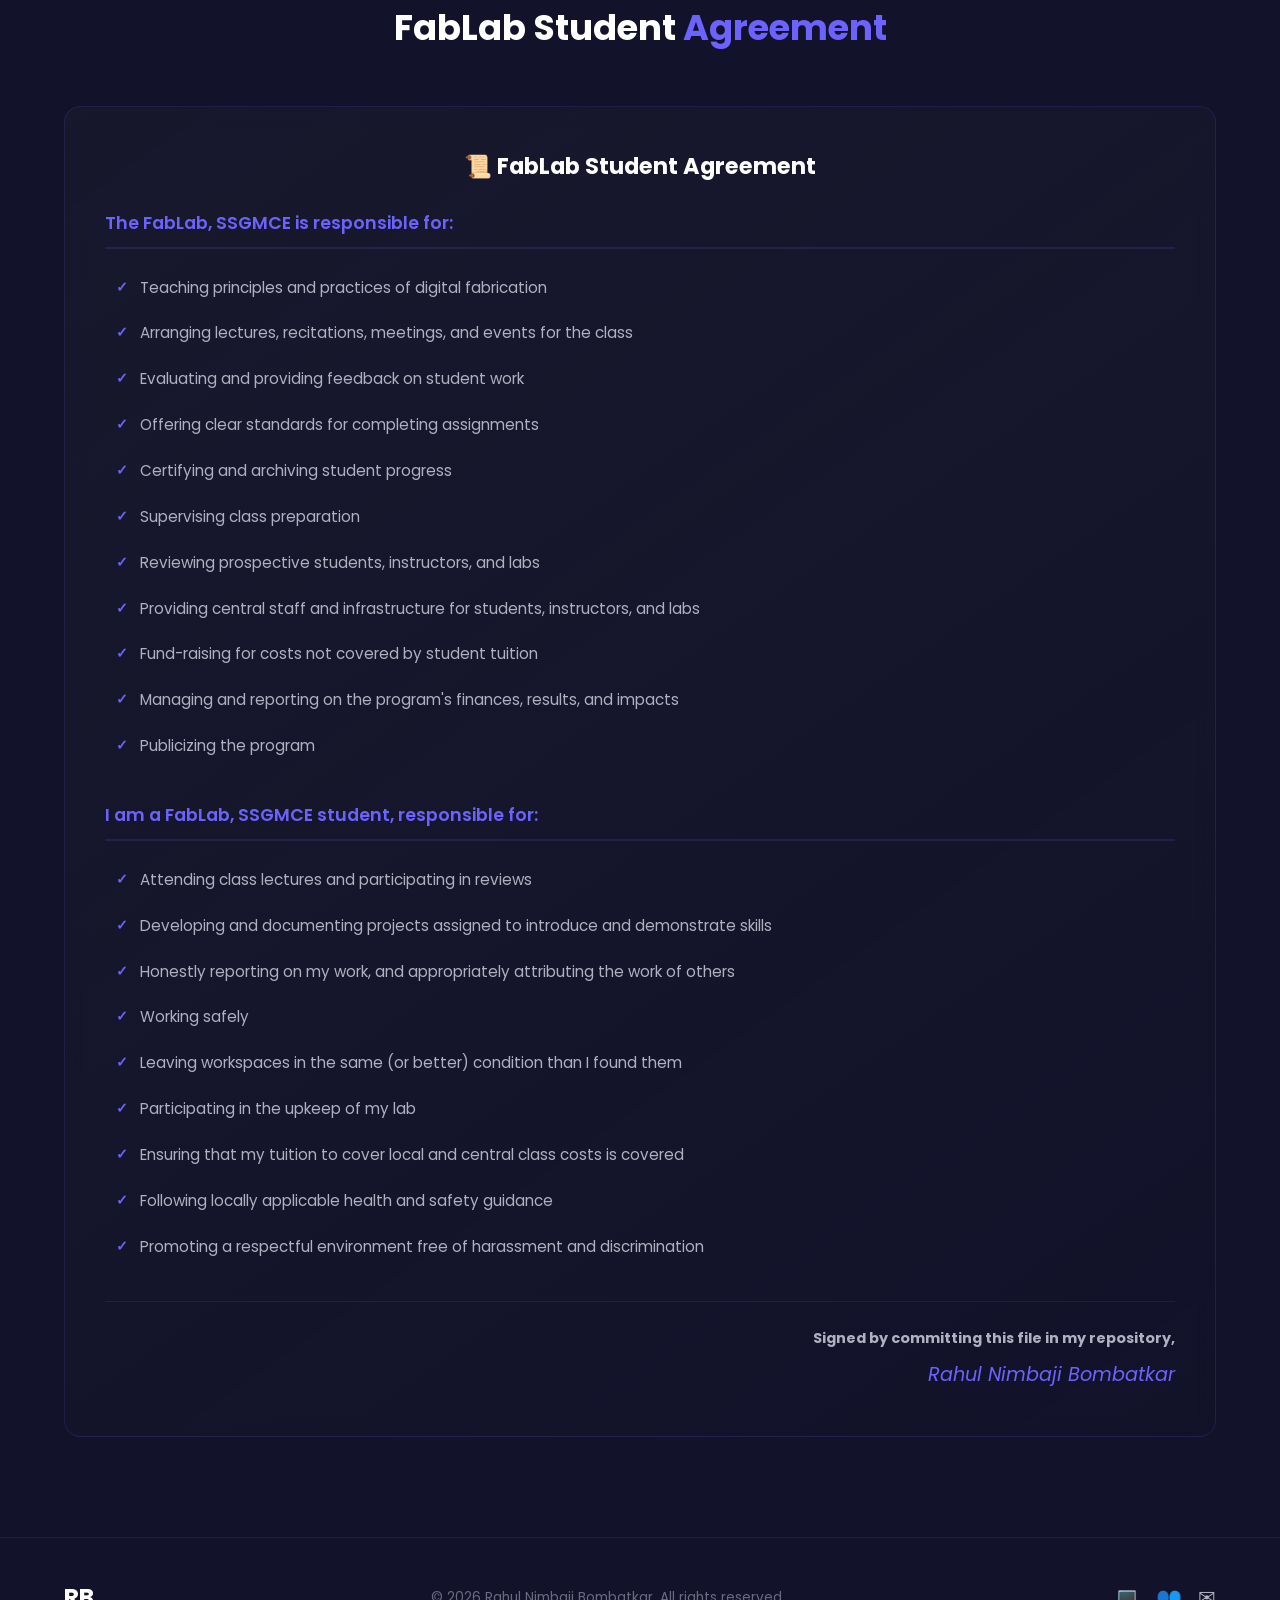
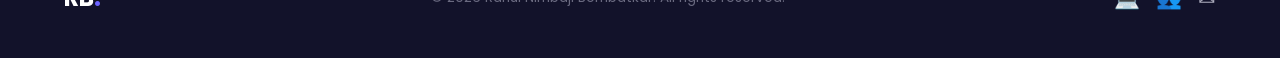
==== commit e05fa322: "Update index.html" ====
--- a/index.html
+++ b/index.html
@@ -18,7 +18,7 @@
     <nav class="navbar" id="navbar">
         <div class="nav-container">
             <a href="#home" class="nav-logo">
-             <img src="Fablab logo white1.jpg">
+          RB
                 <span class="accent">.</span></a>
             <ul class="nav-links" id="navLinks">
                 <li><a href="#home" class="nav-link active">Home</a></li>
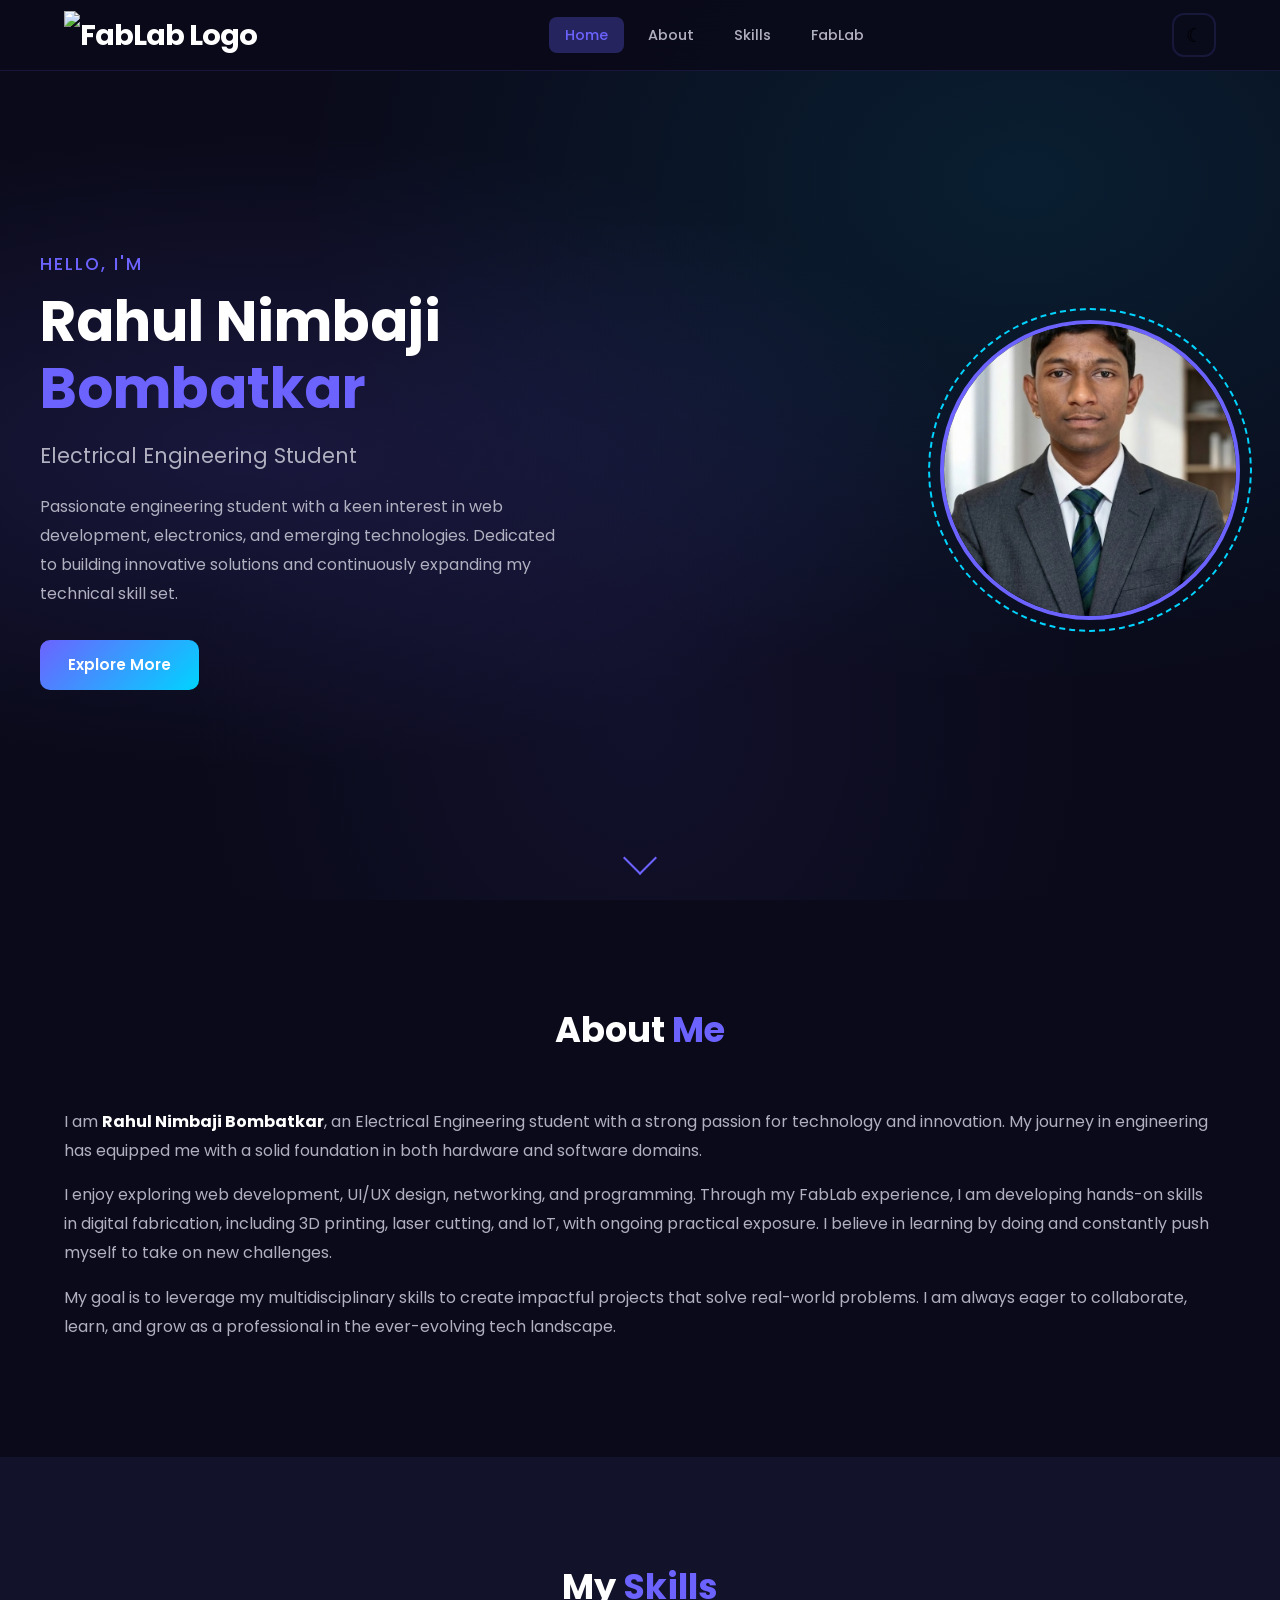
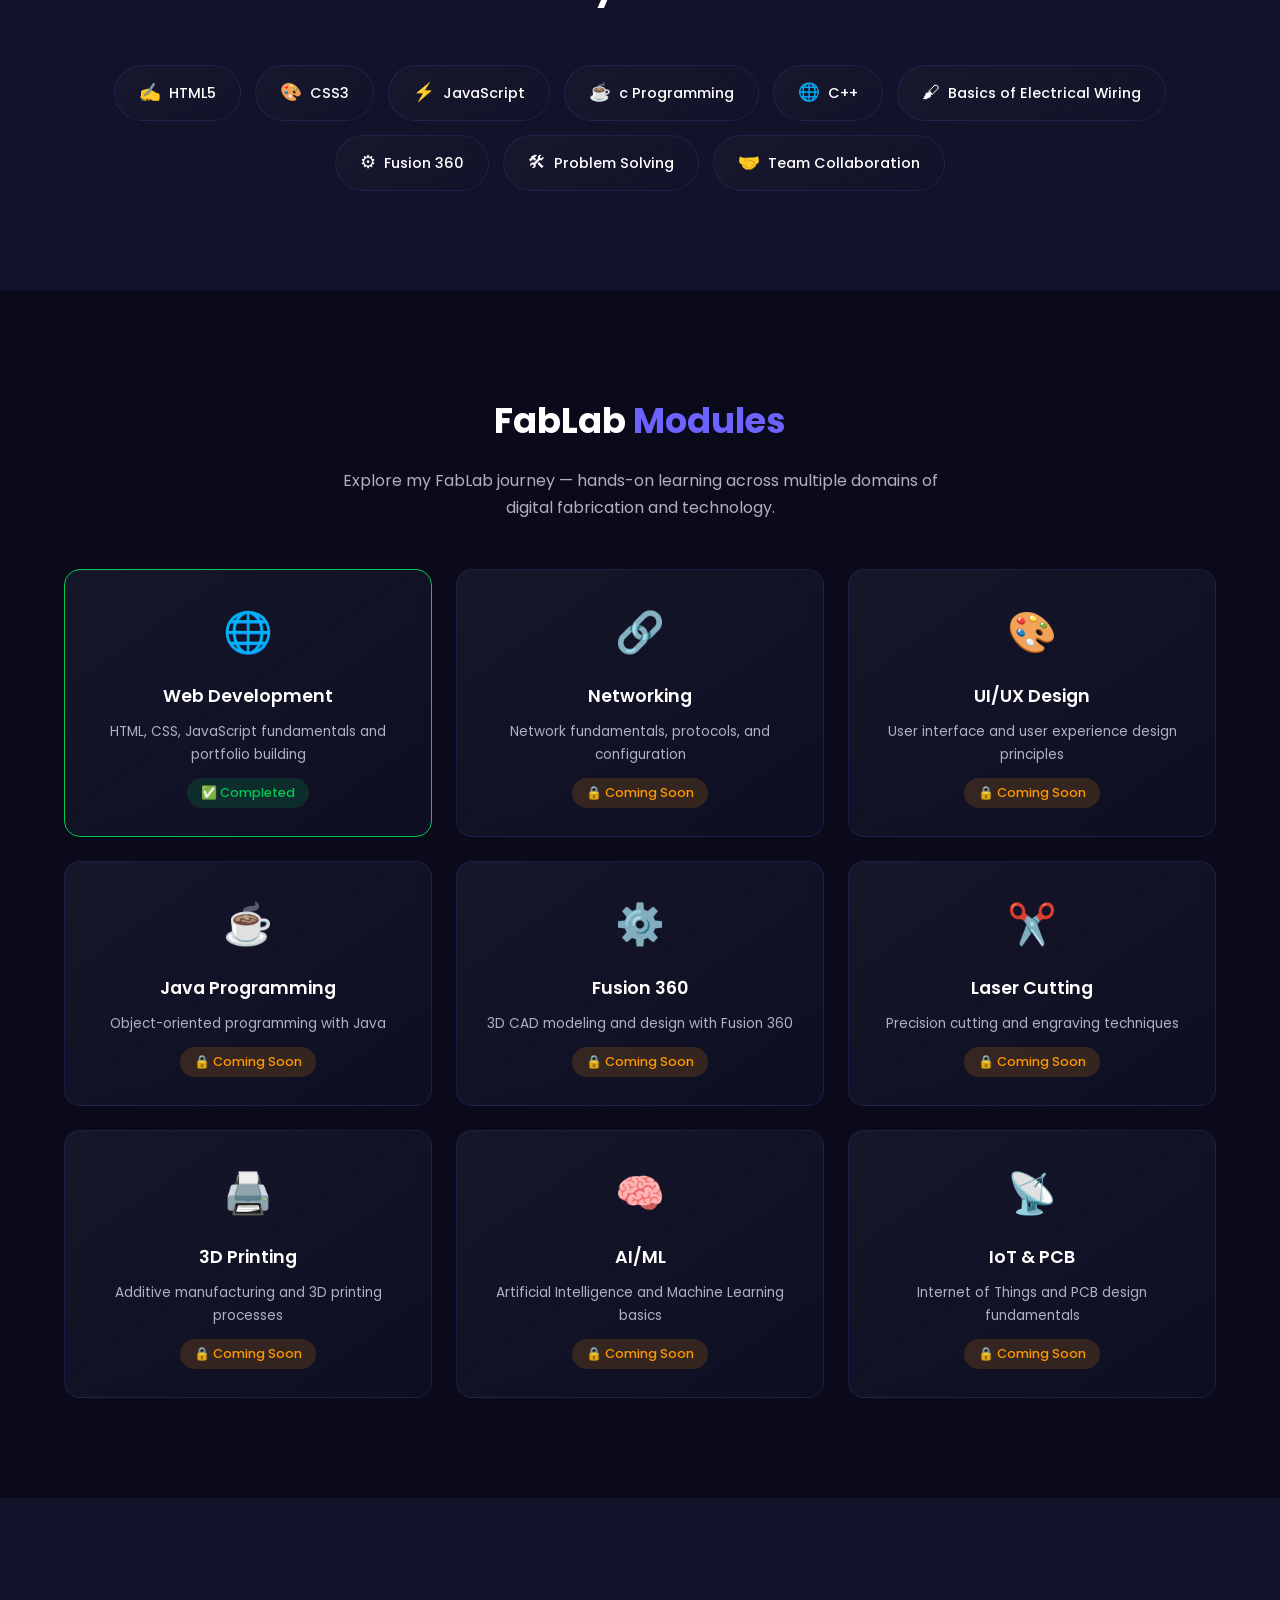
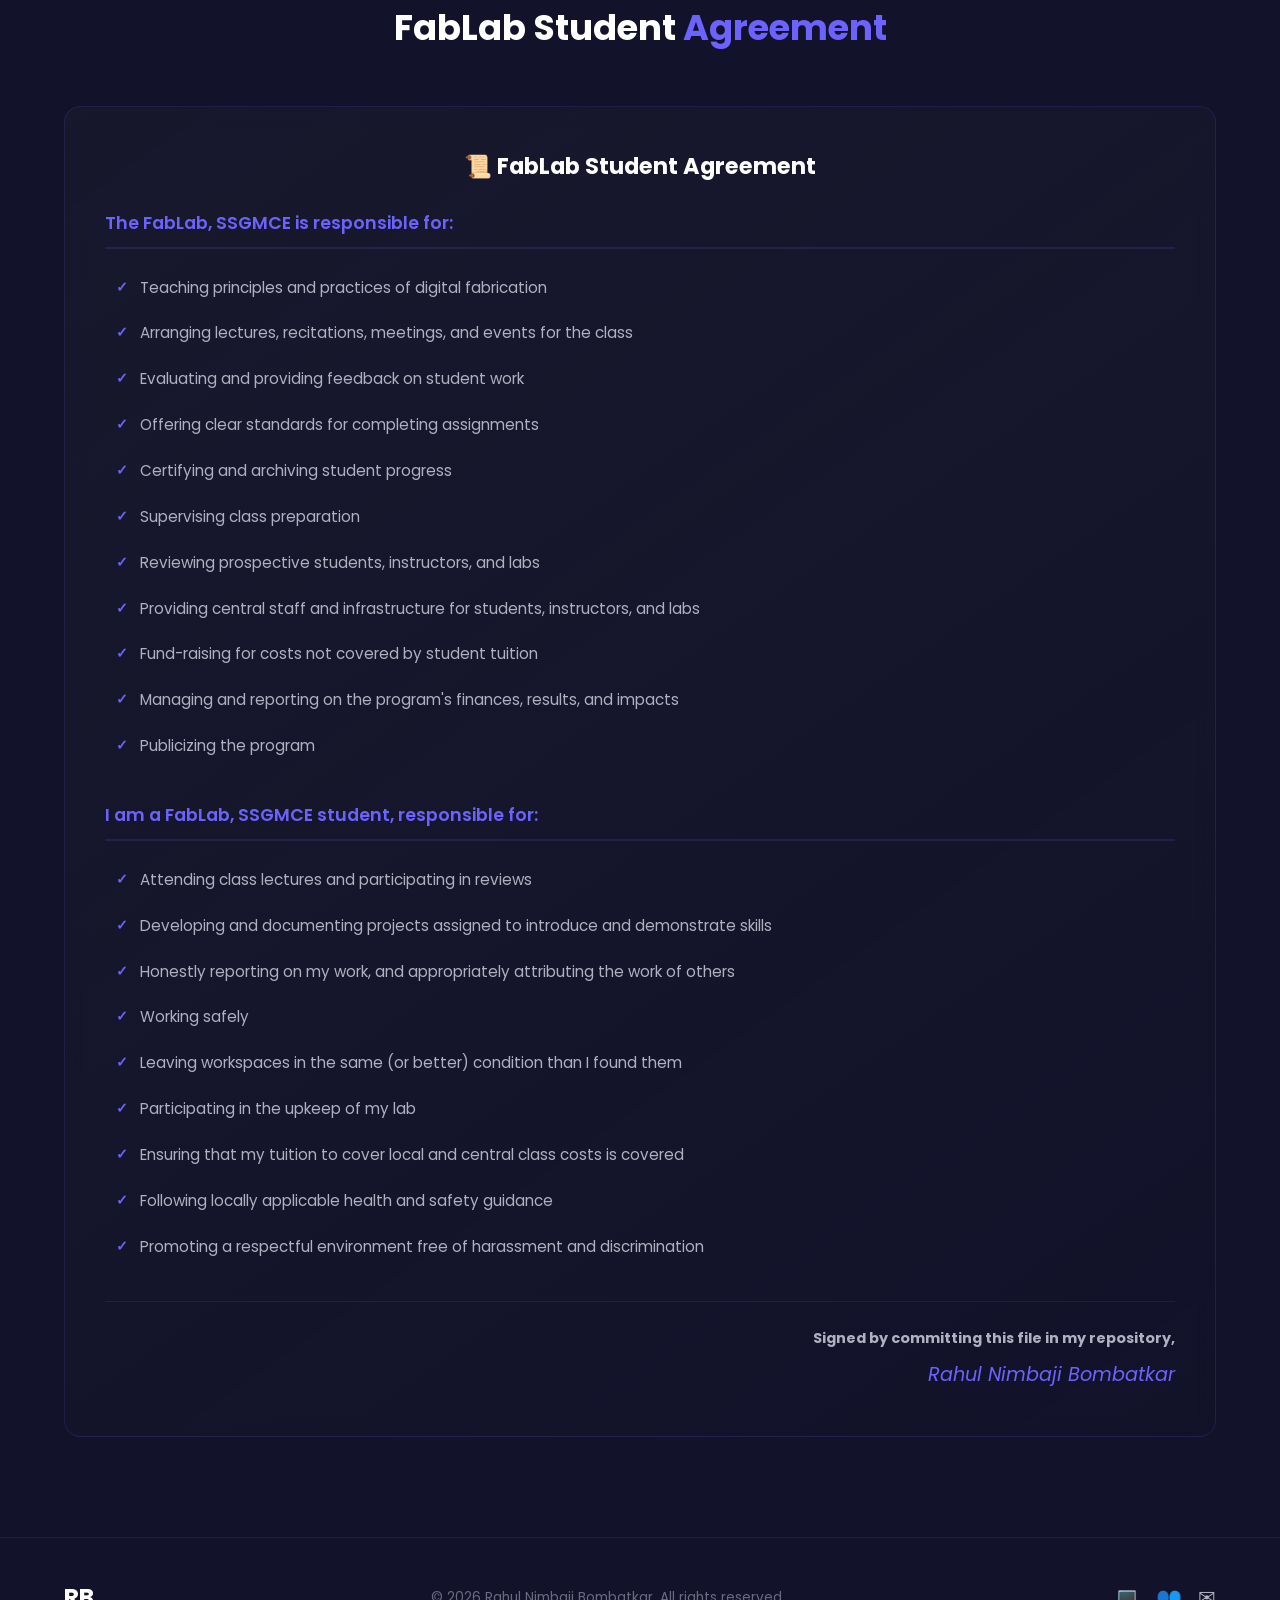
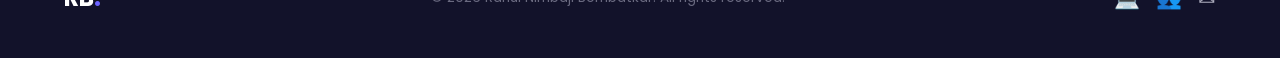
==== commit a5042b26: "Update index.html" ====
--- a/index.html
+++ b/index.html
@@ -18,8 +18,7 @@
     <nav class="navbar" id="navbar">
         <div class="nav-container">
             <a href="#home" class="nav-logo">
-          RB
-                <span class="accent">.</span></a>
+           <img src="fablab-logo.png" alt="FabLab Logo" class="logo-img"></a>
             <ul class="nav-links" id="navLinks">
                 <li><a href="#home" class="nav-link active">Home</a></li>
                 <li><a href="#about" class="nav-link">About</a></li>
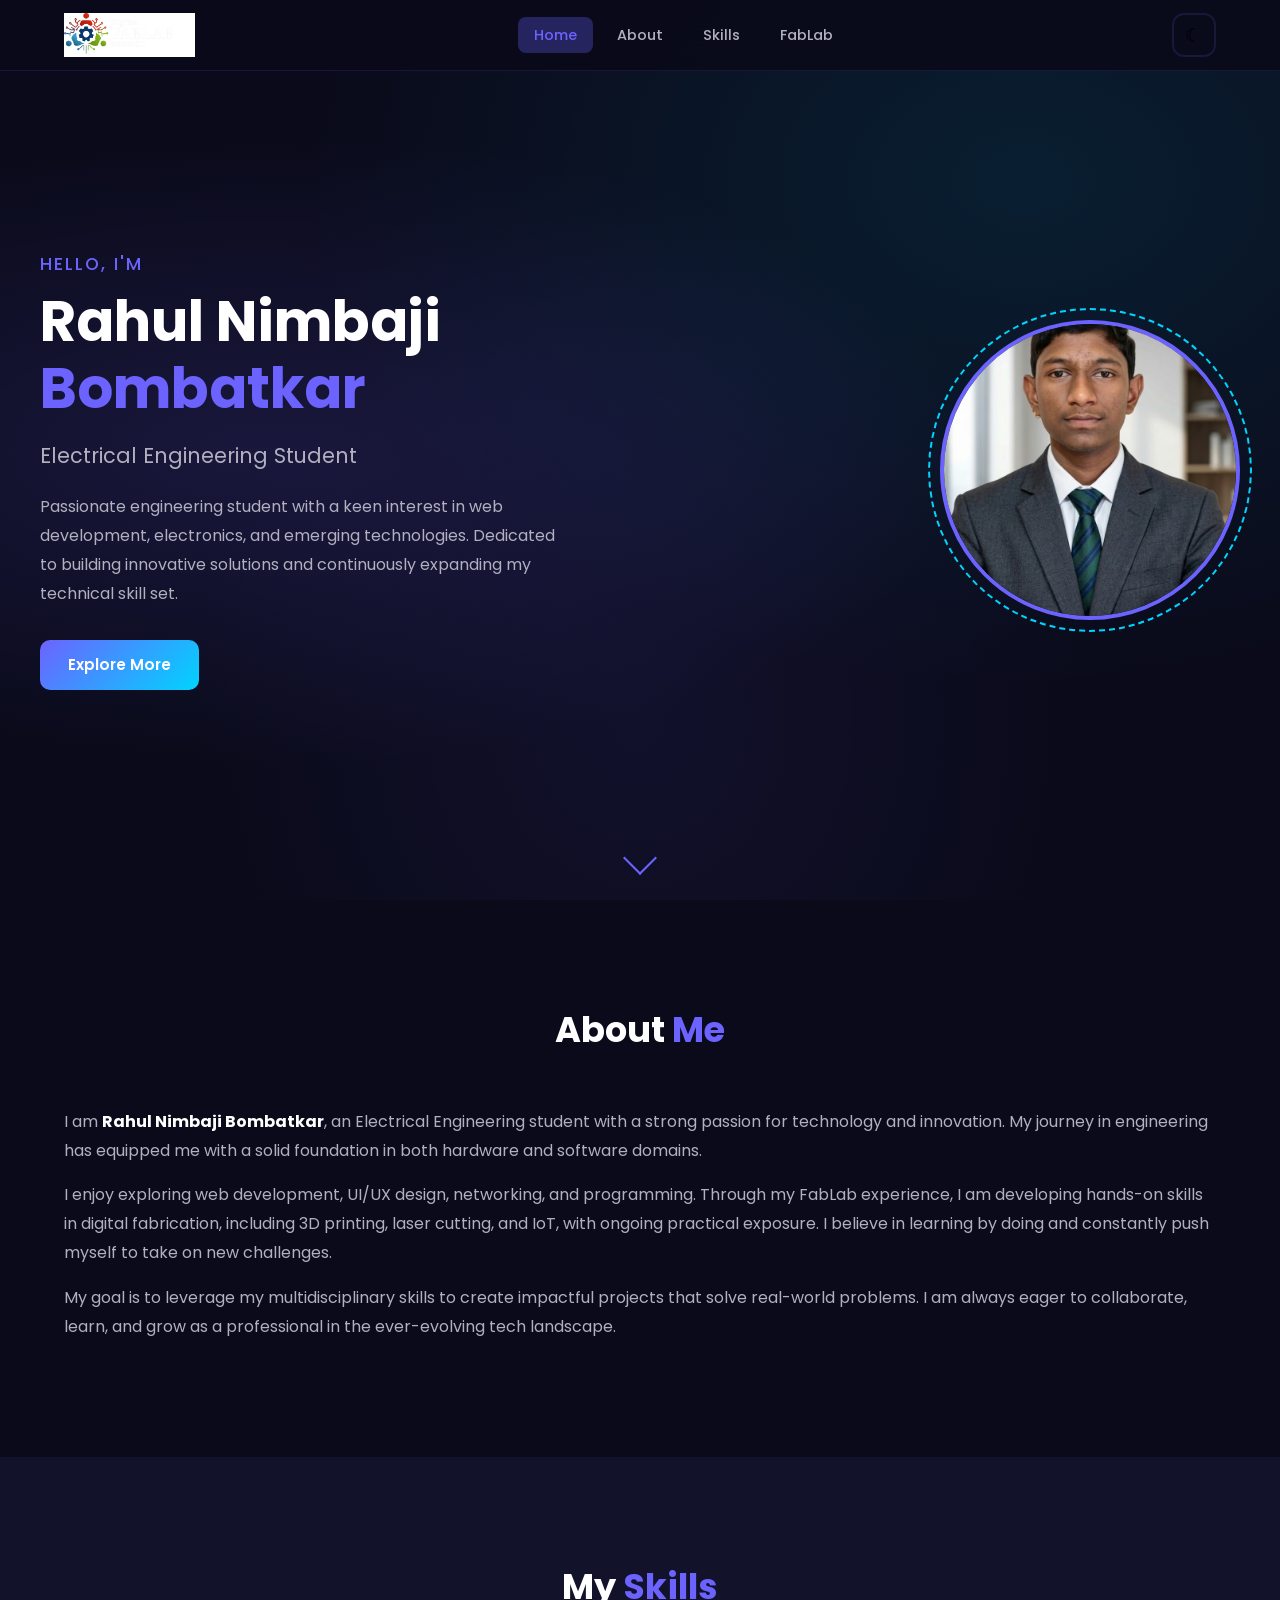
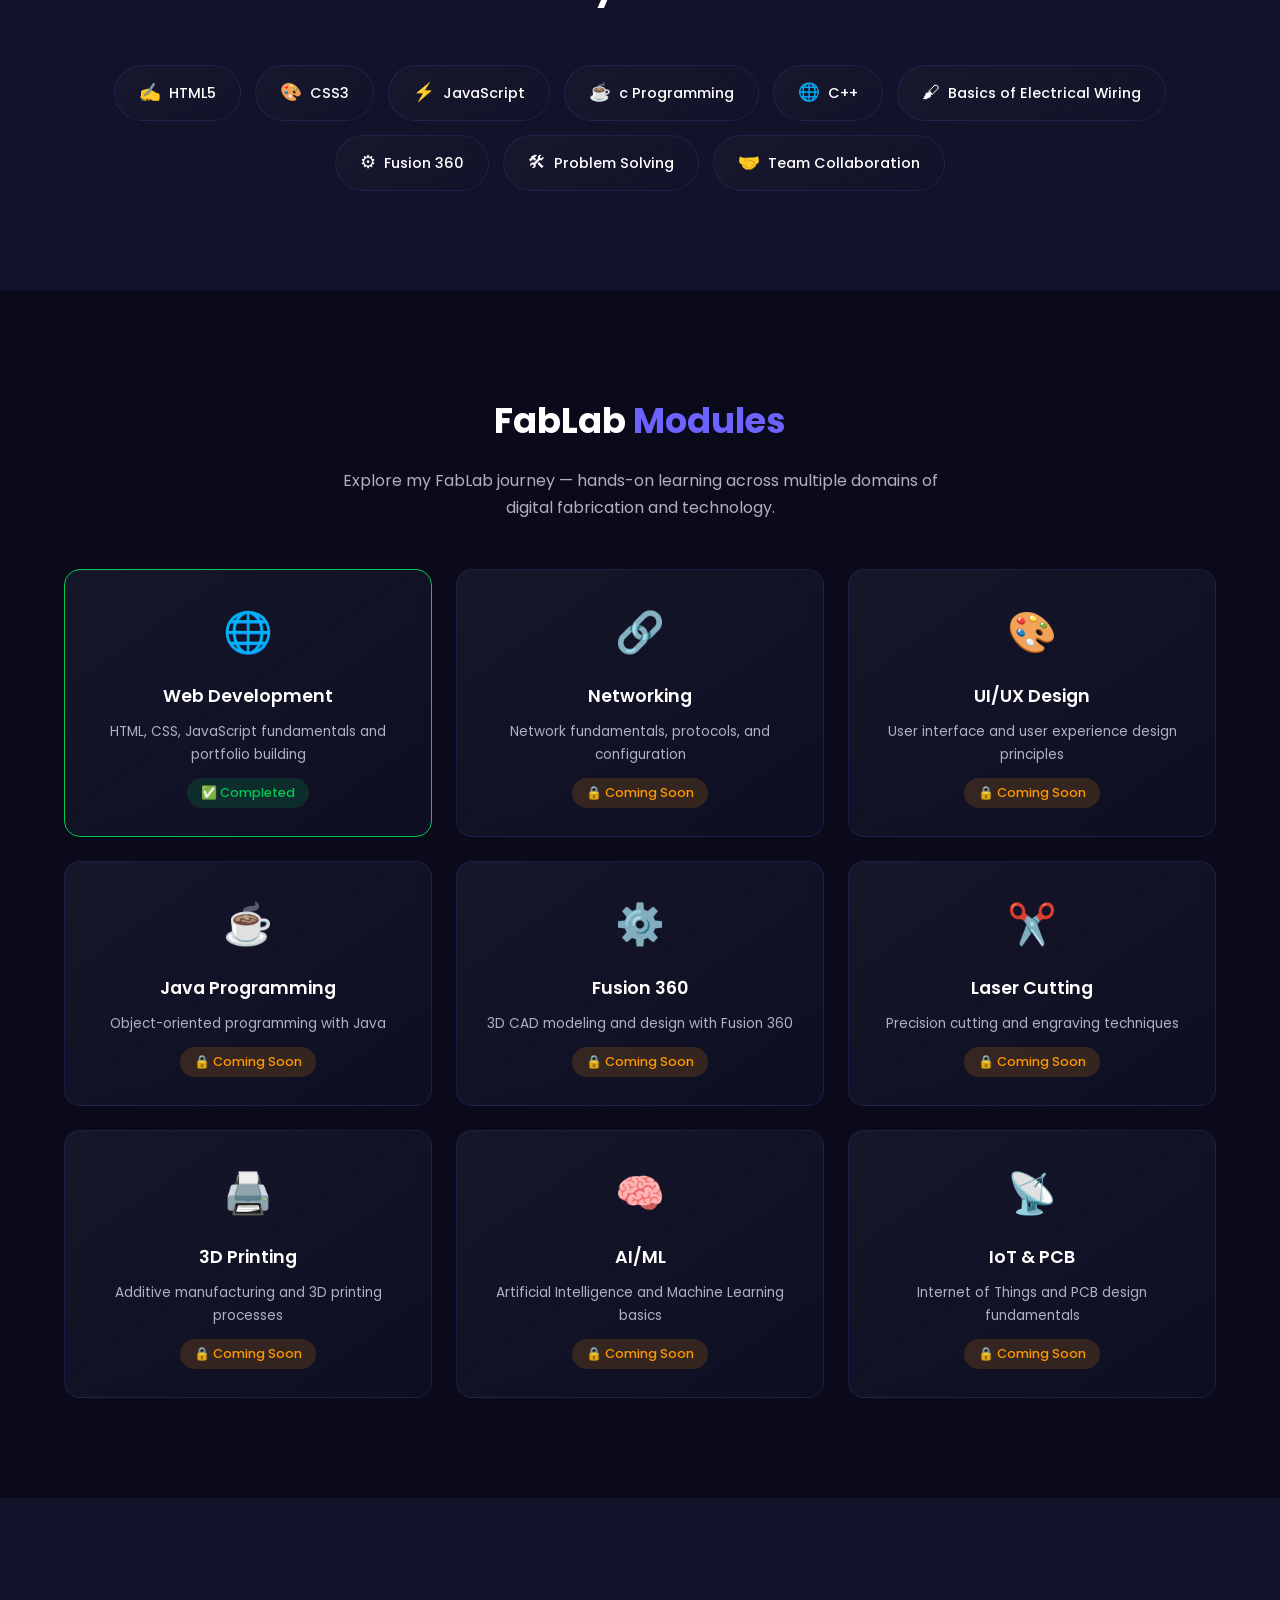
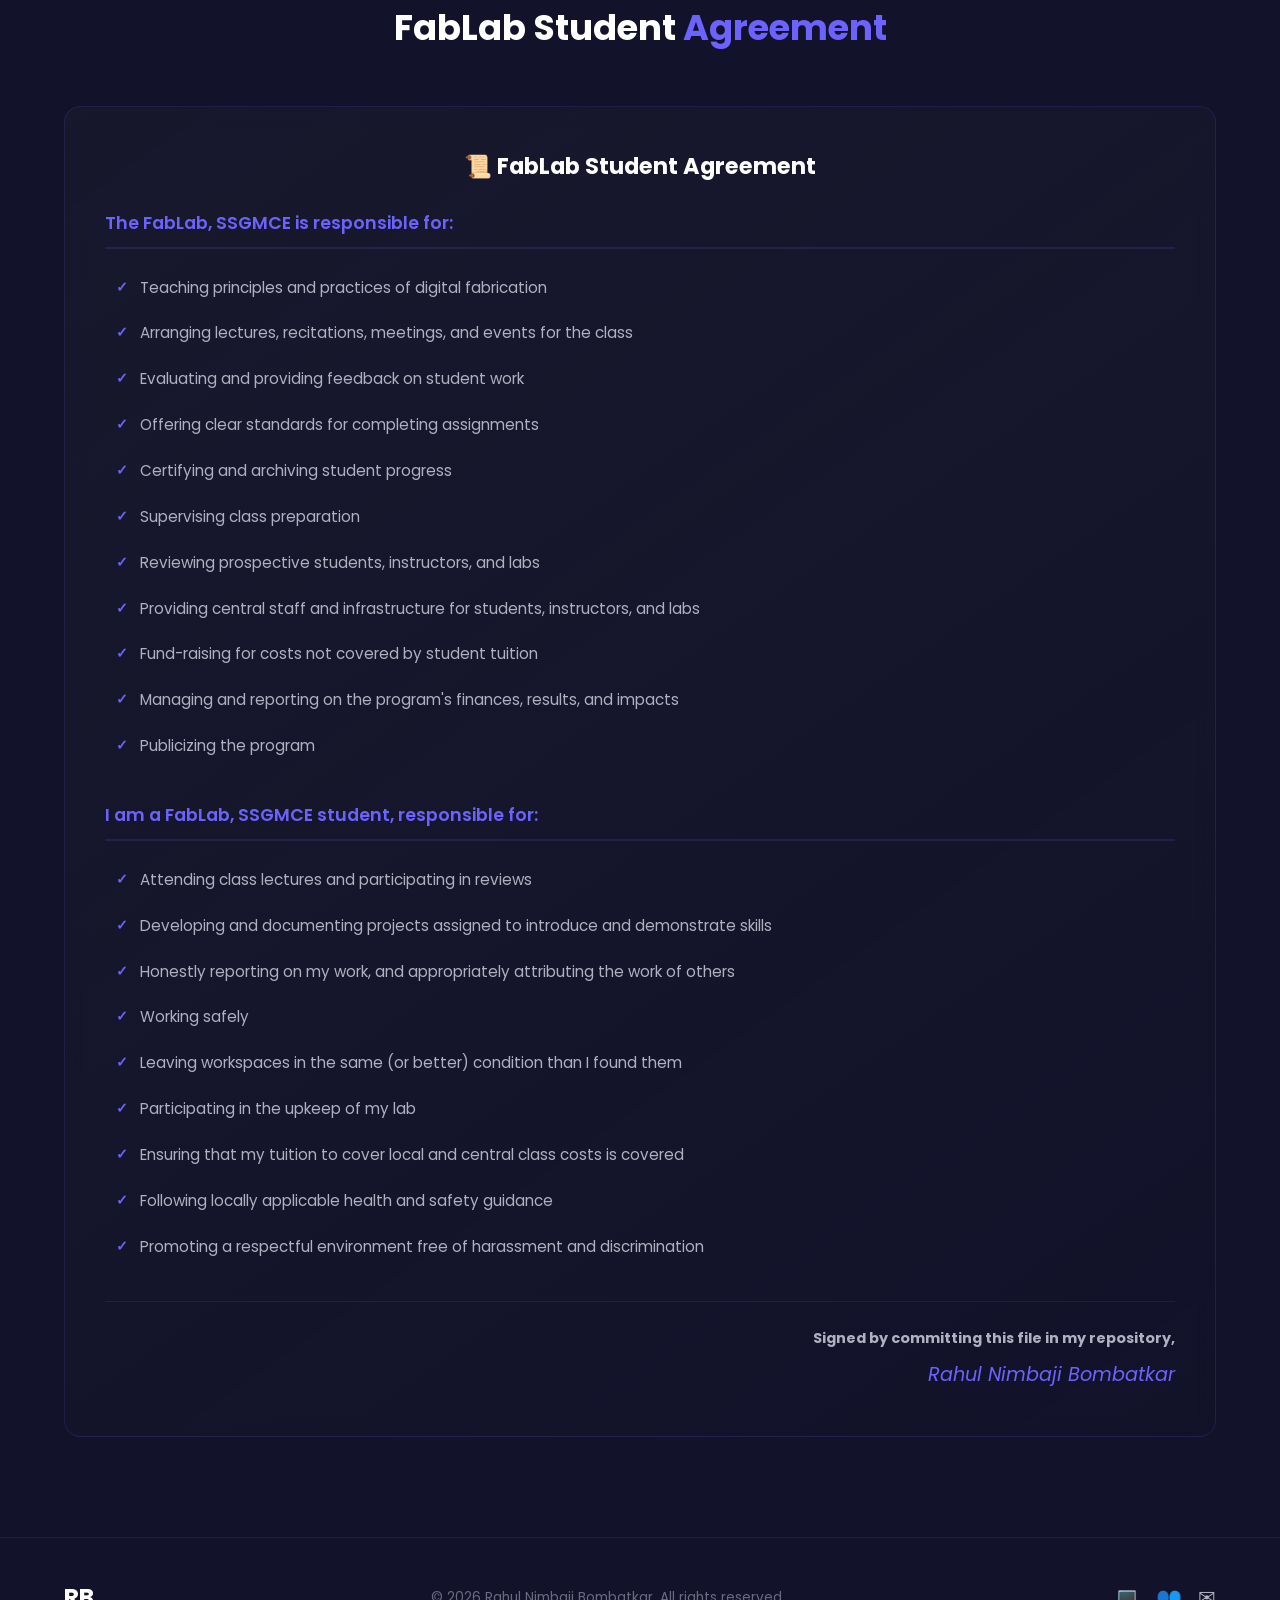
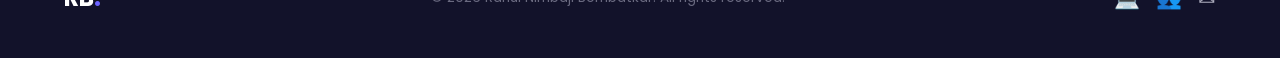
==== commit bfb50d91: "Update index.html" ====
--- a/index.html
+++ b/index.html
@@ -18,7 +18,7 @@
     <nav class="navbar" id="navbar">
         <div class="nav-container">
             <a href="#home" class="nav-logo">
-           <img src="fablab-logo.png" alt="FabLab Logo" class="logo-img"></a>
+           <img src="Fablab logo white1.jpg" alt="FabLab Logo" class="logo-img"></a>
             <ul class="nav-links" id="navLinks">
                 <li><a href="#home" class="nav-link active">Home</a></li>
                 <li><a href="#about" class="nav-link">About</a></li>
--- a/style.css
+++ b/style.css
@@ -125,6 +125,12 @@
     height: 70px;
 }
 
+.logo-img {
+    height: 45px;
+    width: auto;
+    object-fit: contain;
+}
+
 .nav-logo {
     font-size: 1.8rem;
     font-weight: 700;
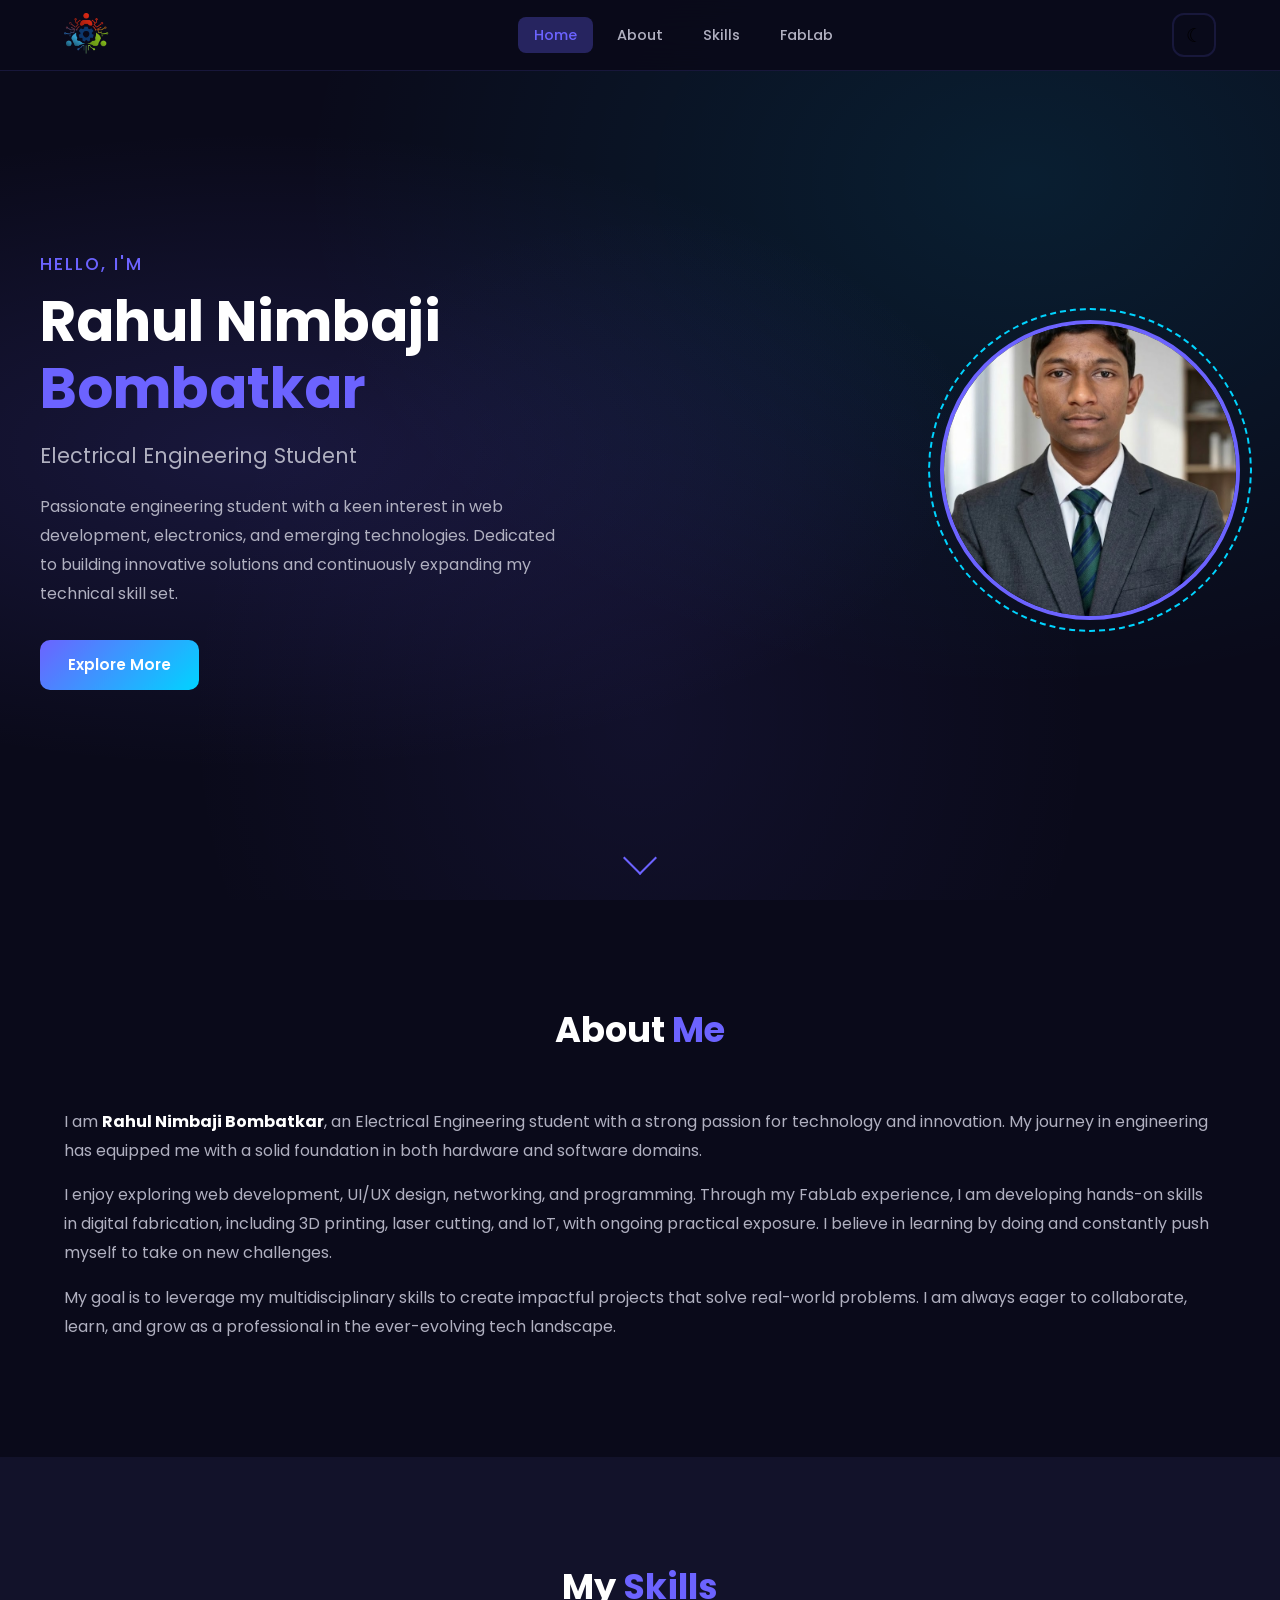
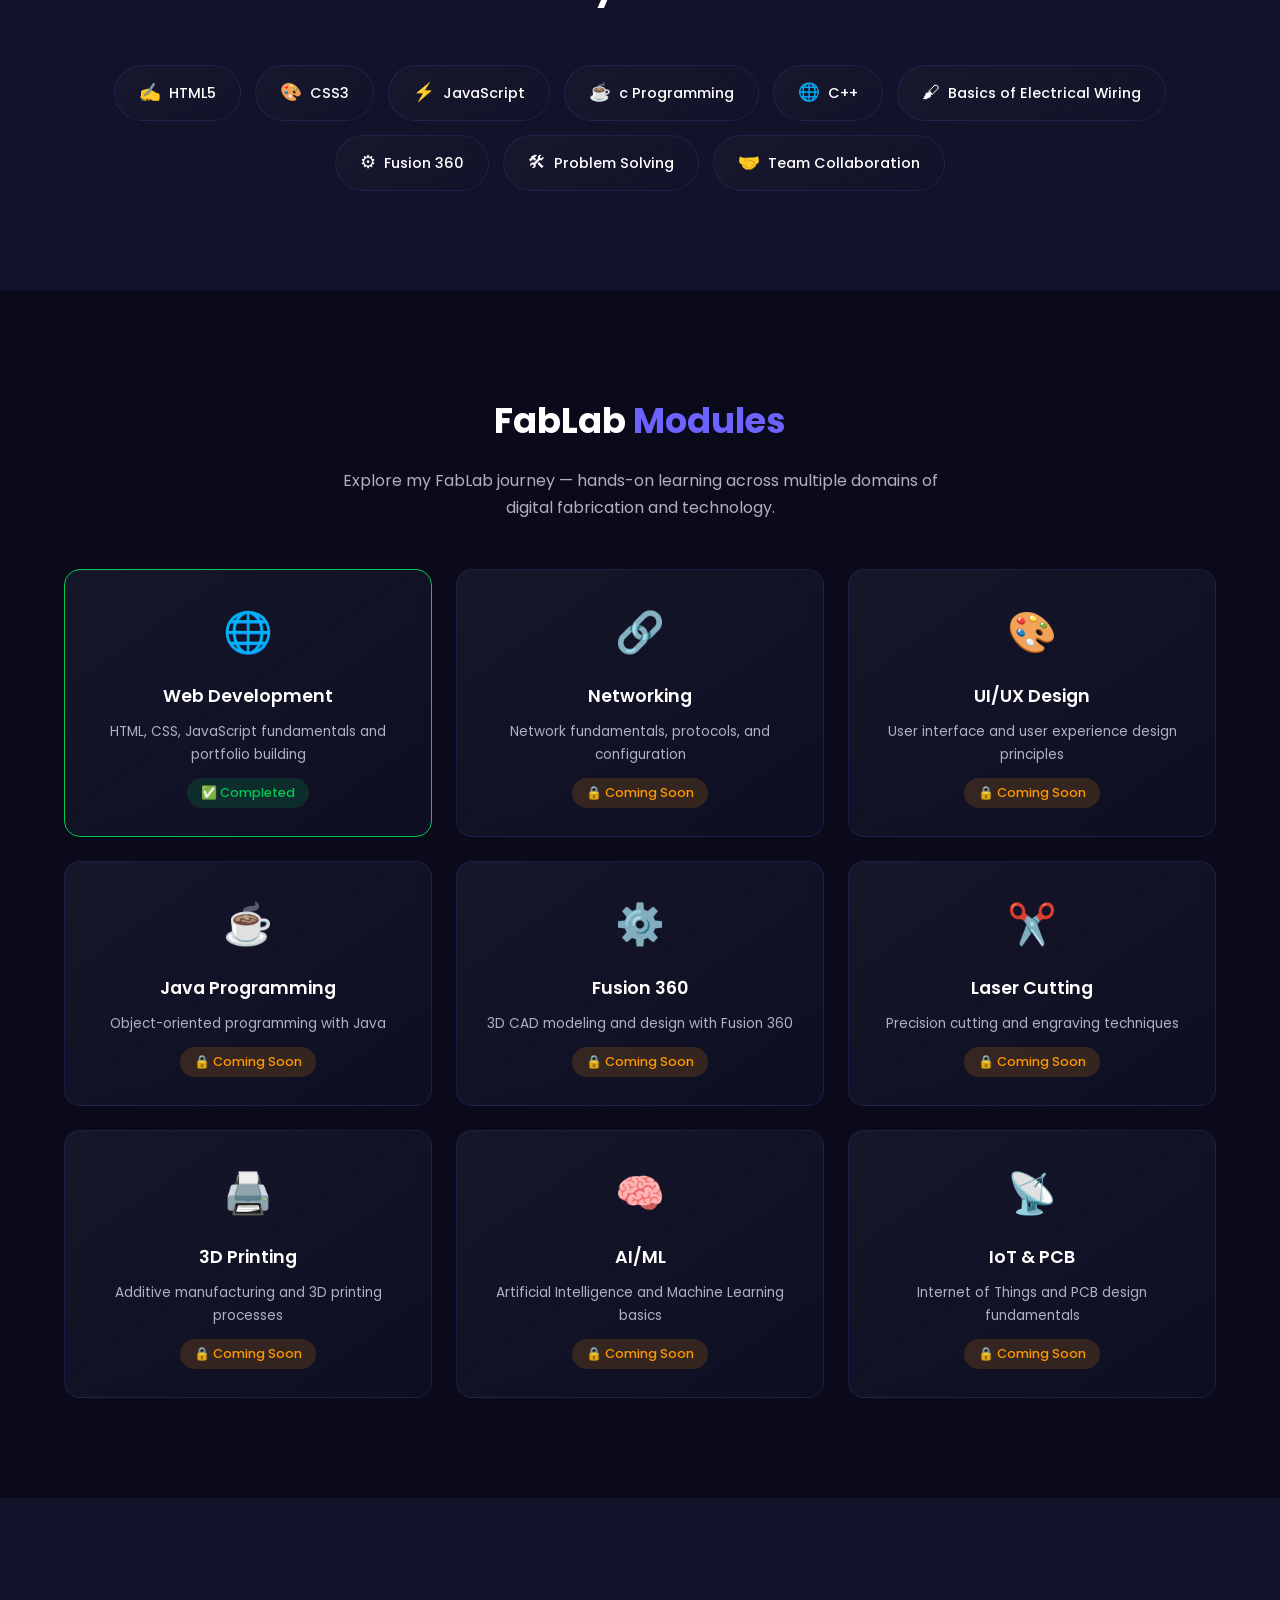
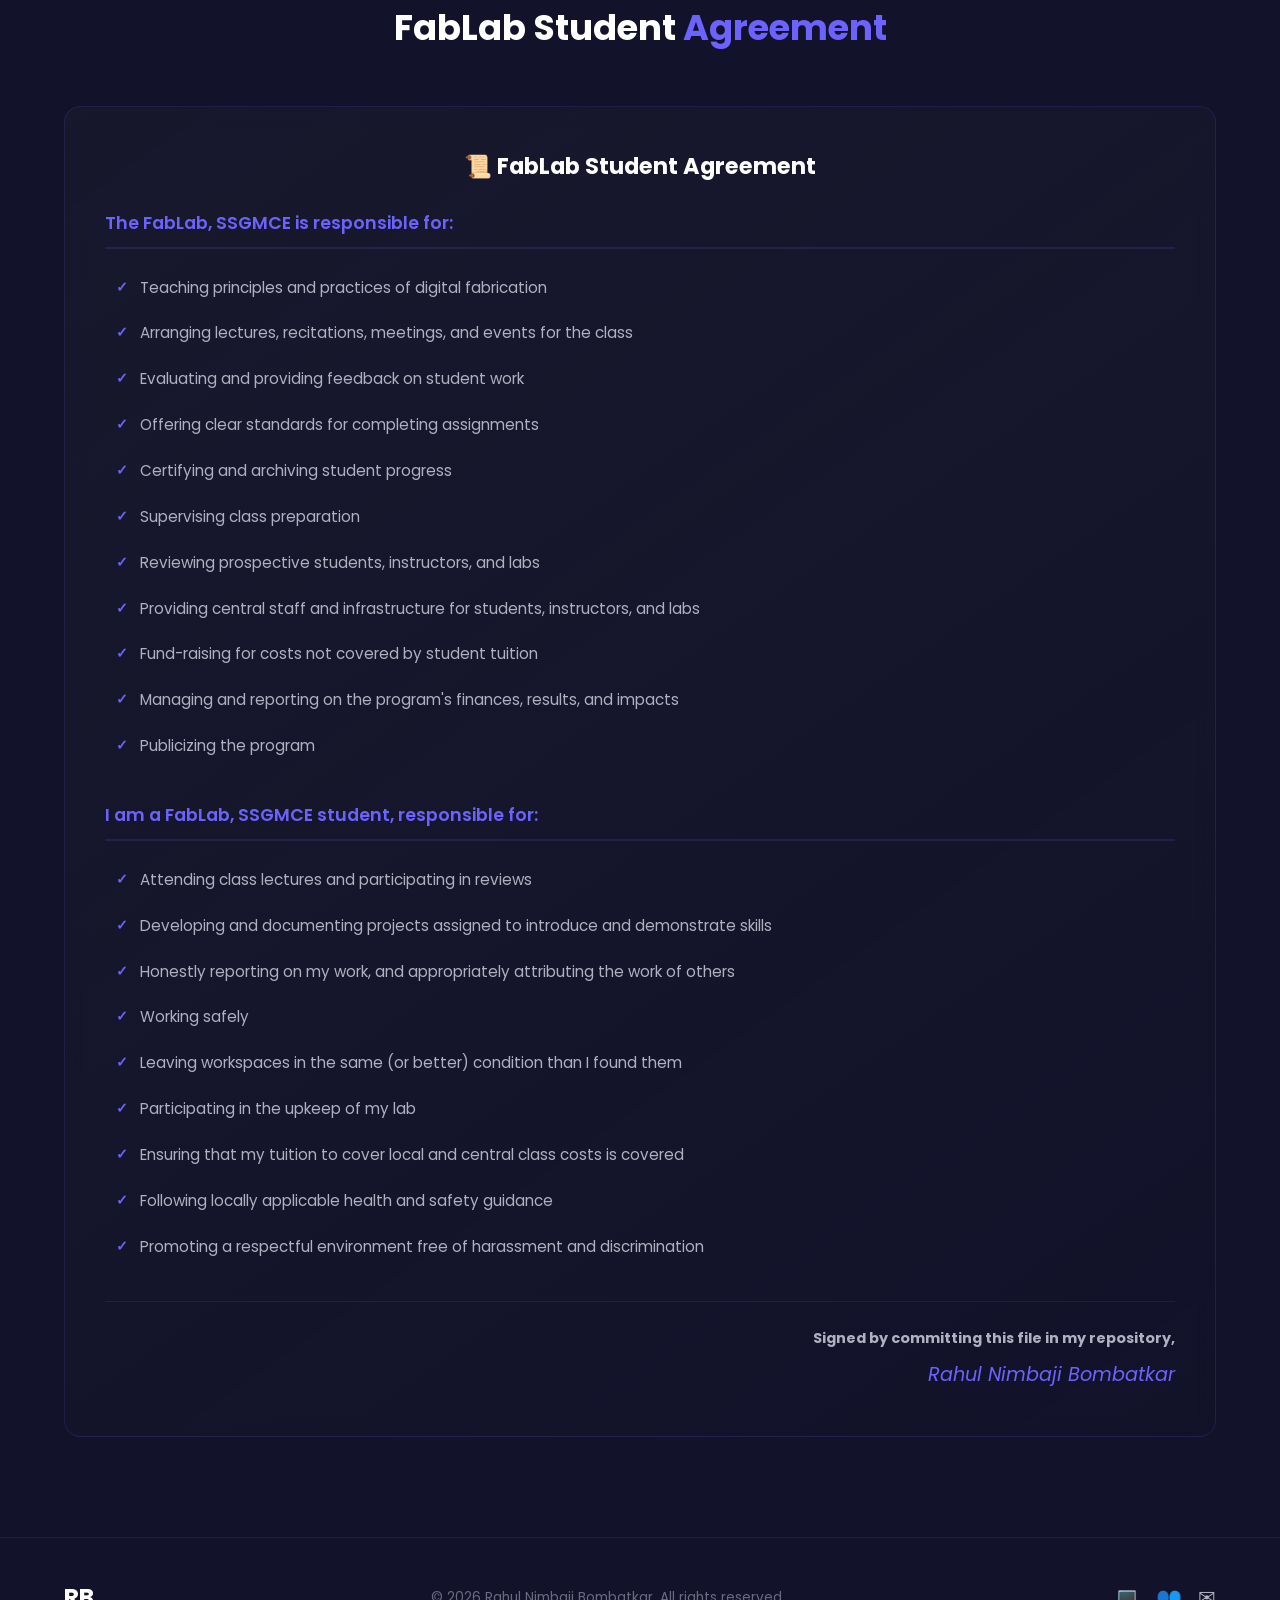
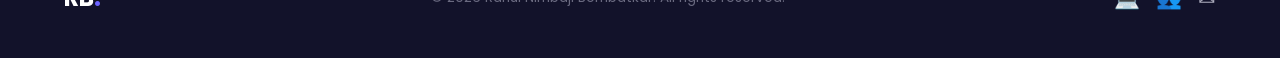
==== commit 8624f7b9: "Update index.html" ====
--- a/index.html
+++ b/index.html
@@ -18,7 +18,7 @@
     <nav class="navbar" id="navbar">
         <div class="nav-container">
             <a href="#home" class="nav-logo">
-           <img src="Fablab logo white1.jpg" alt="FabLab Logo" class="logo-img"></a>
+           <img src="Fablab logo white (1).png" alt="FabLab Logo" class="logo-img"></a>
             <ul class="nav-links" id="navLinks">
                 <li><a href="#home" class="nav-link active">Home</a></li>
                 <li><a href="#about" class="nav-link">About</a></li>
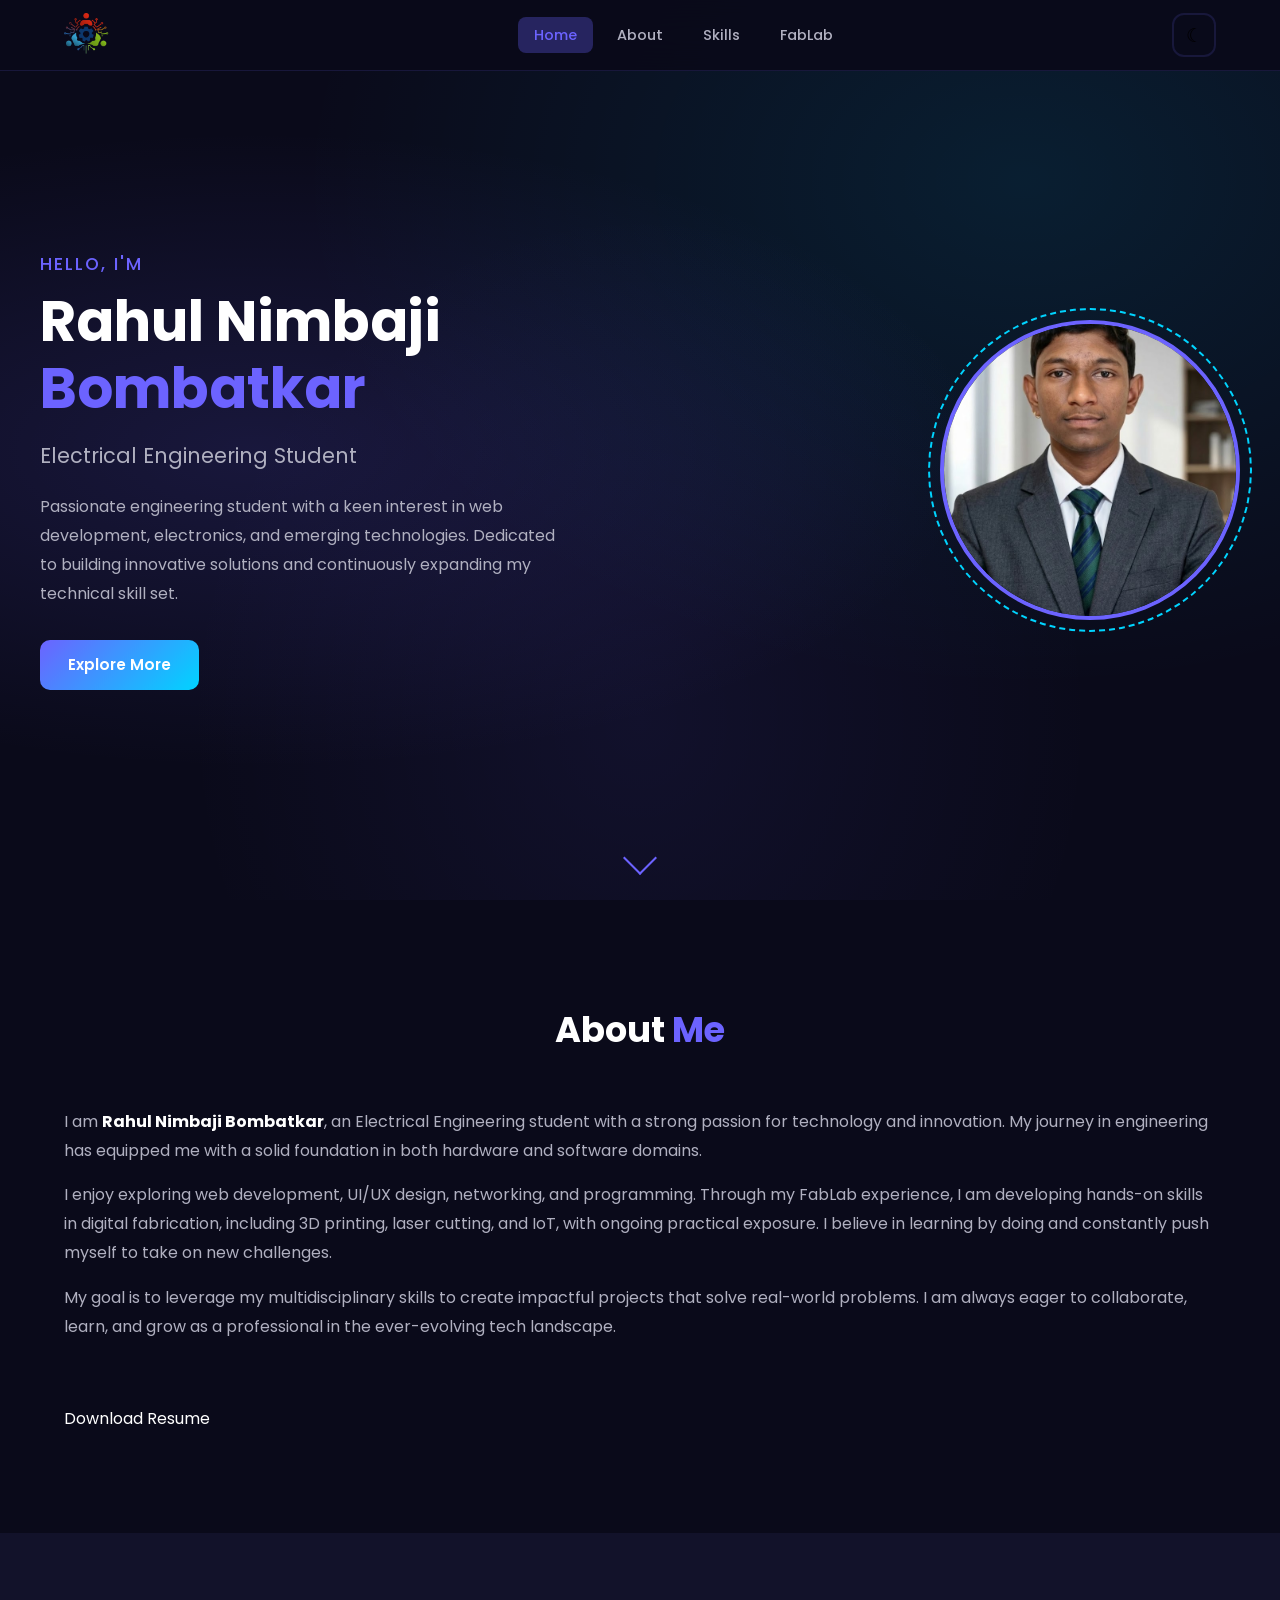
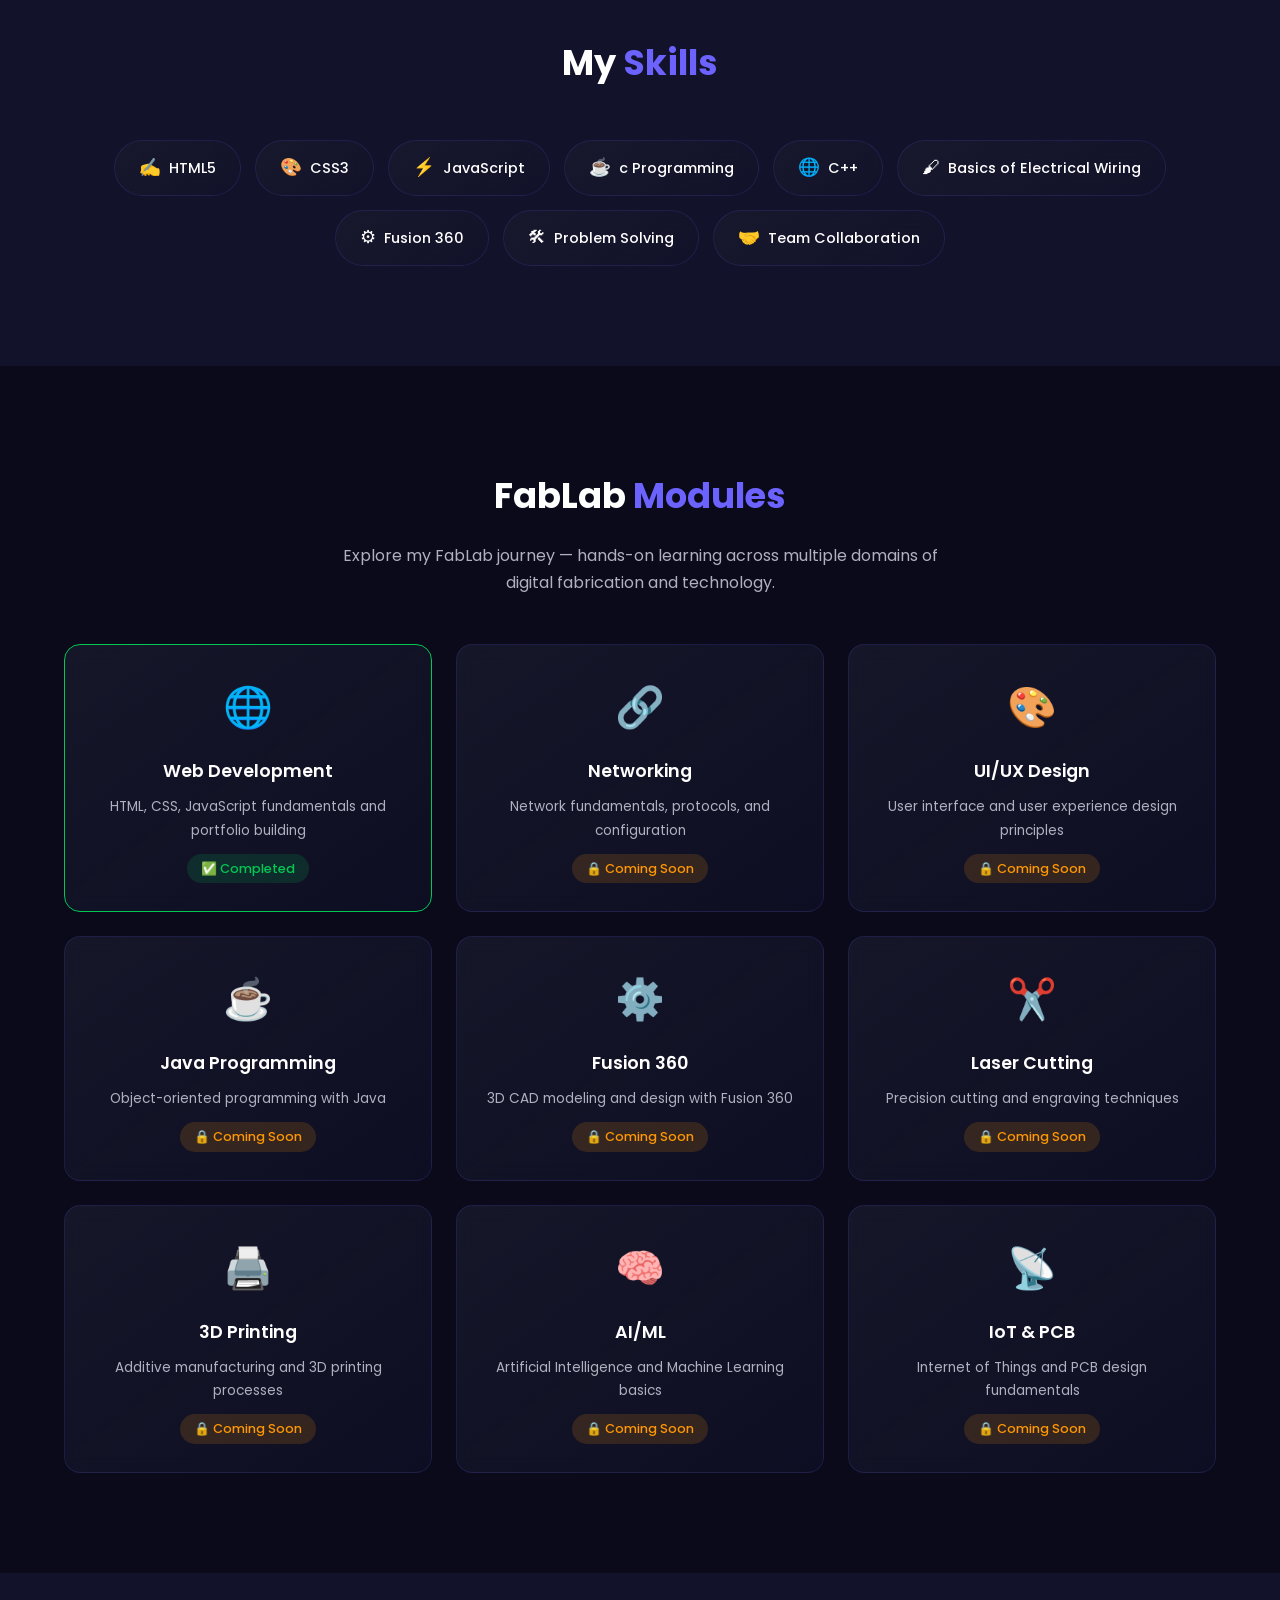
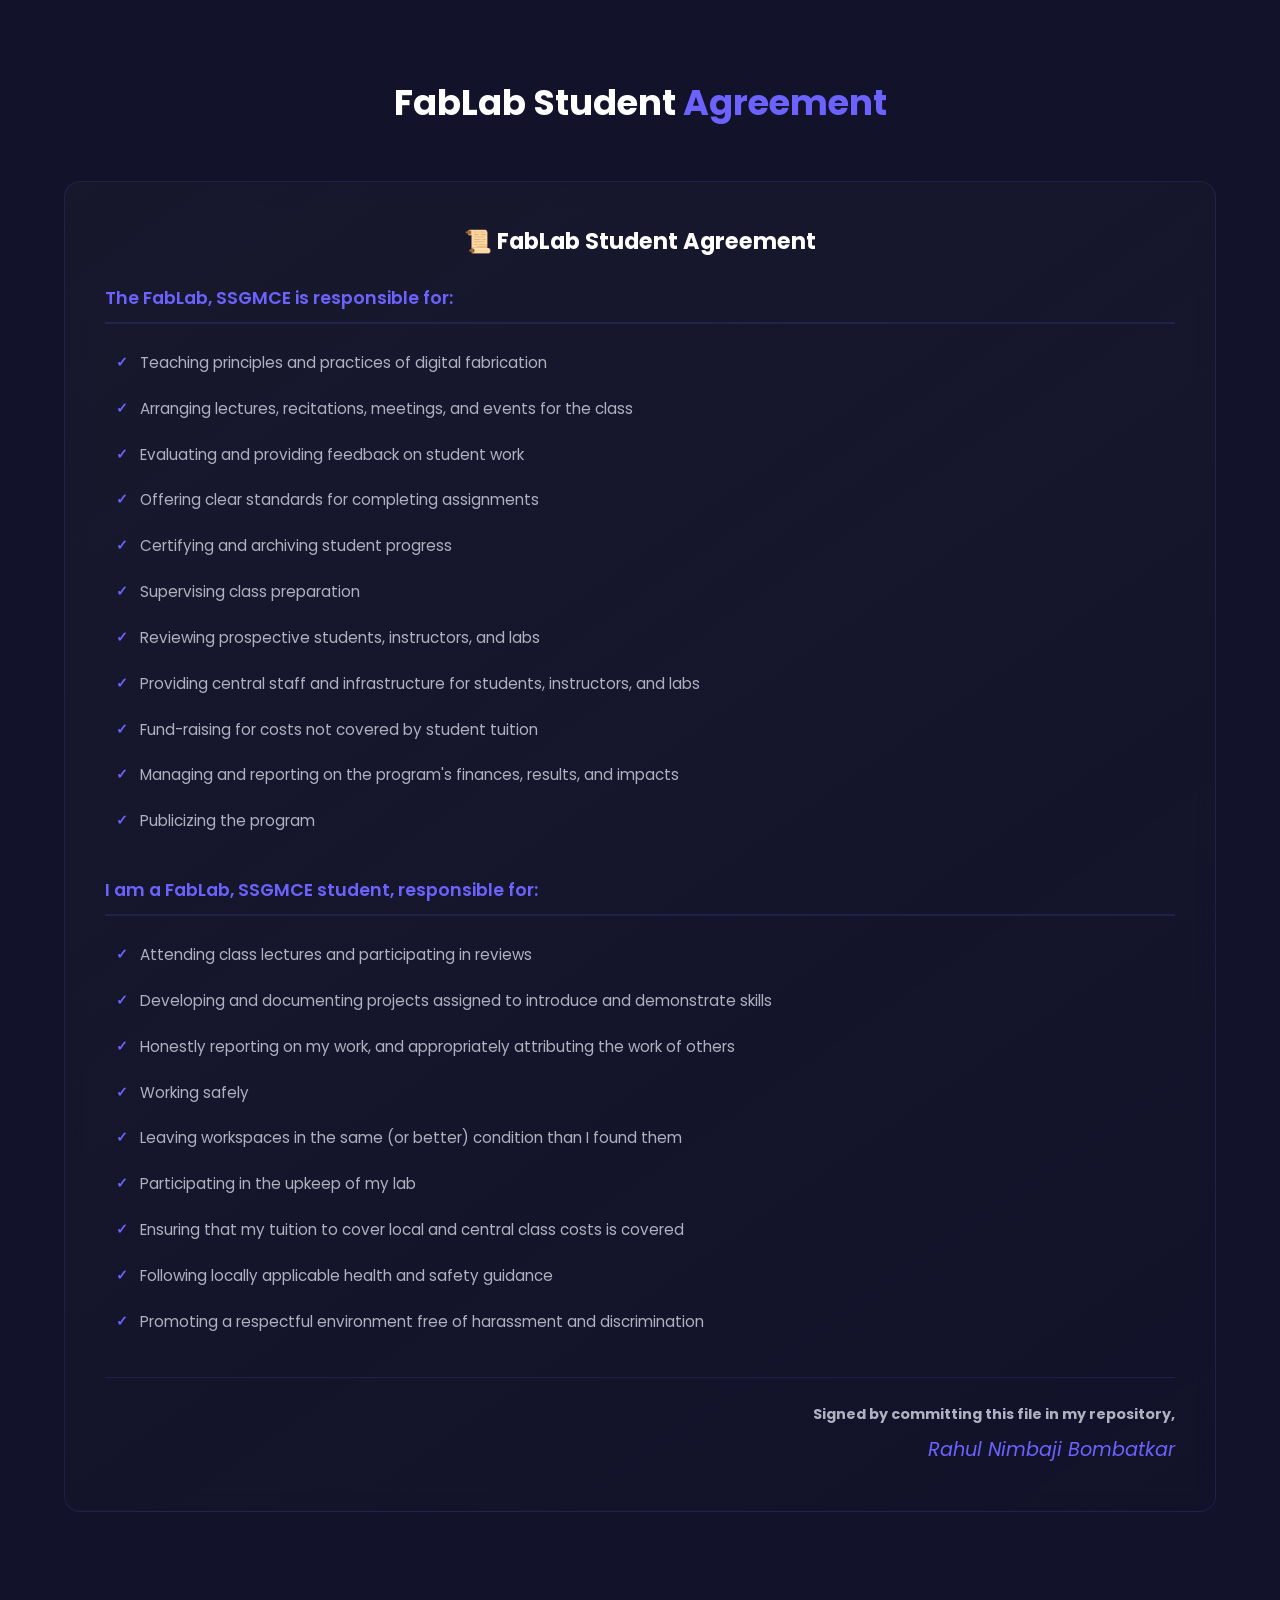
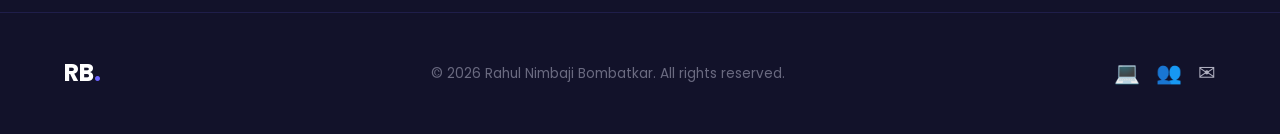
==== commit 924525af: "Update index.html" ====
--- a/index.html
+++ b/index.html
@@ -94,6 +94,8 @@
                         as a professional in the ever-evolving tech landscape.
                     </p>
                 </div>
+
+<a href="resume.pdf" download class="download-btn">Download Resume</a>
                 
             </div>
         </div>
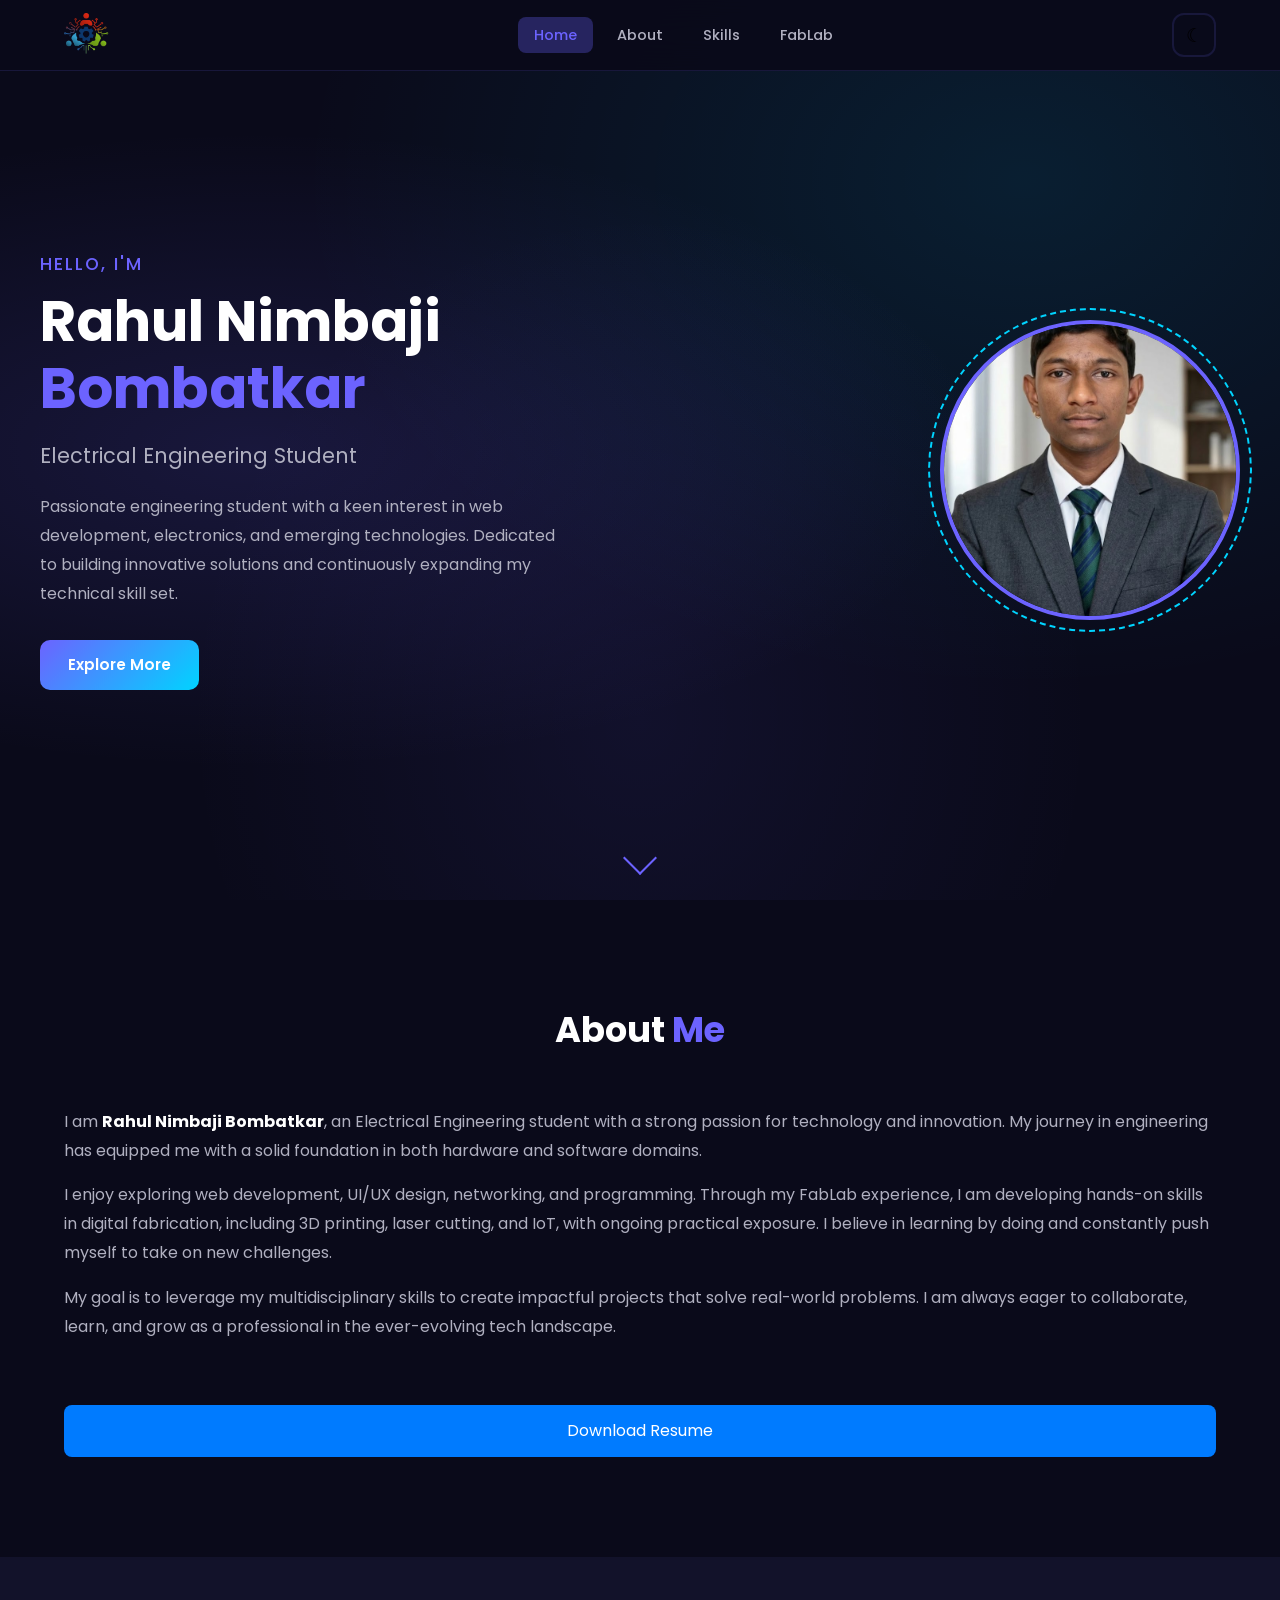
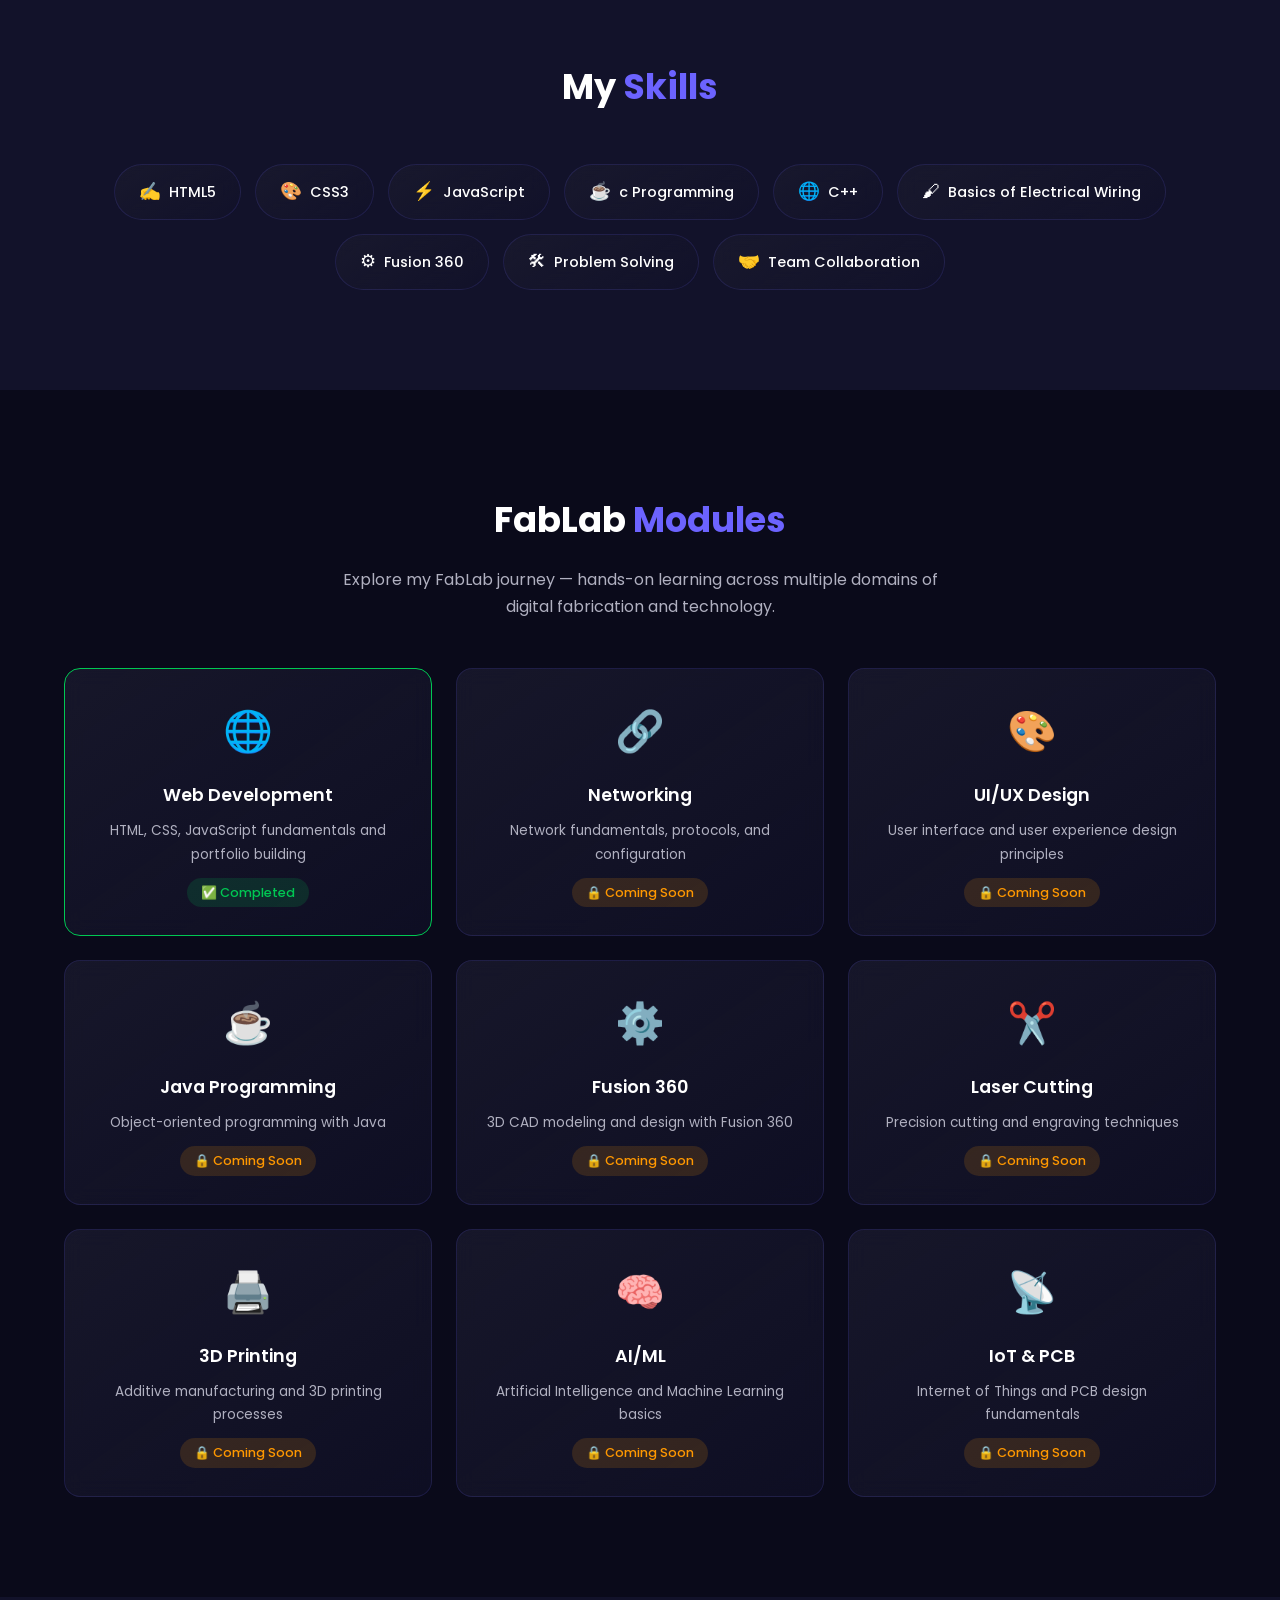
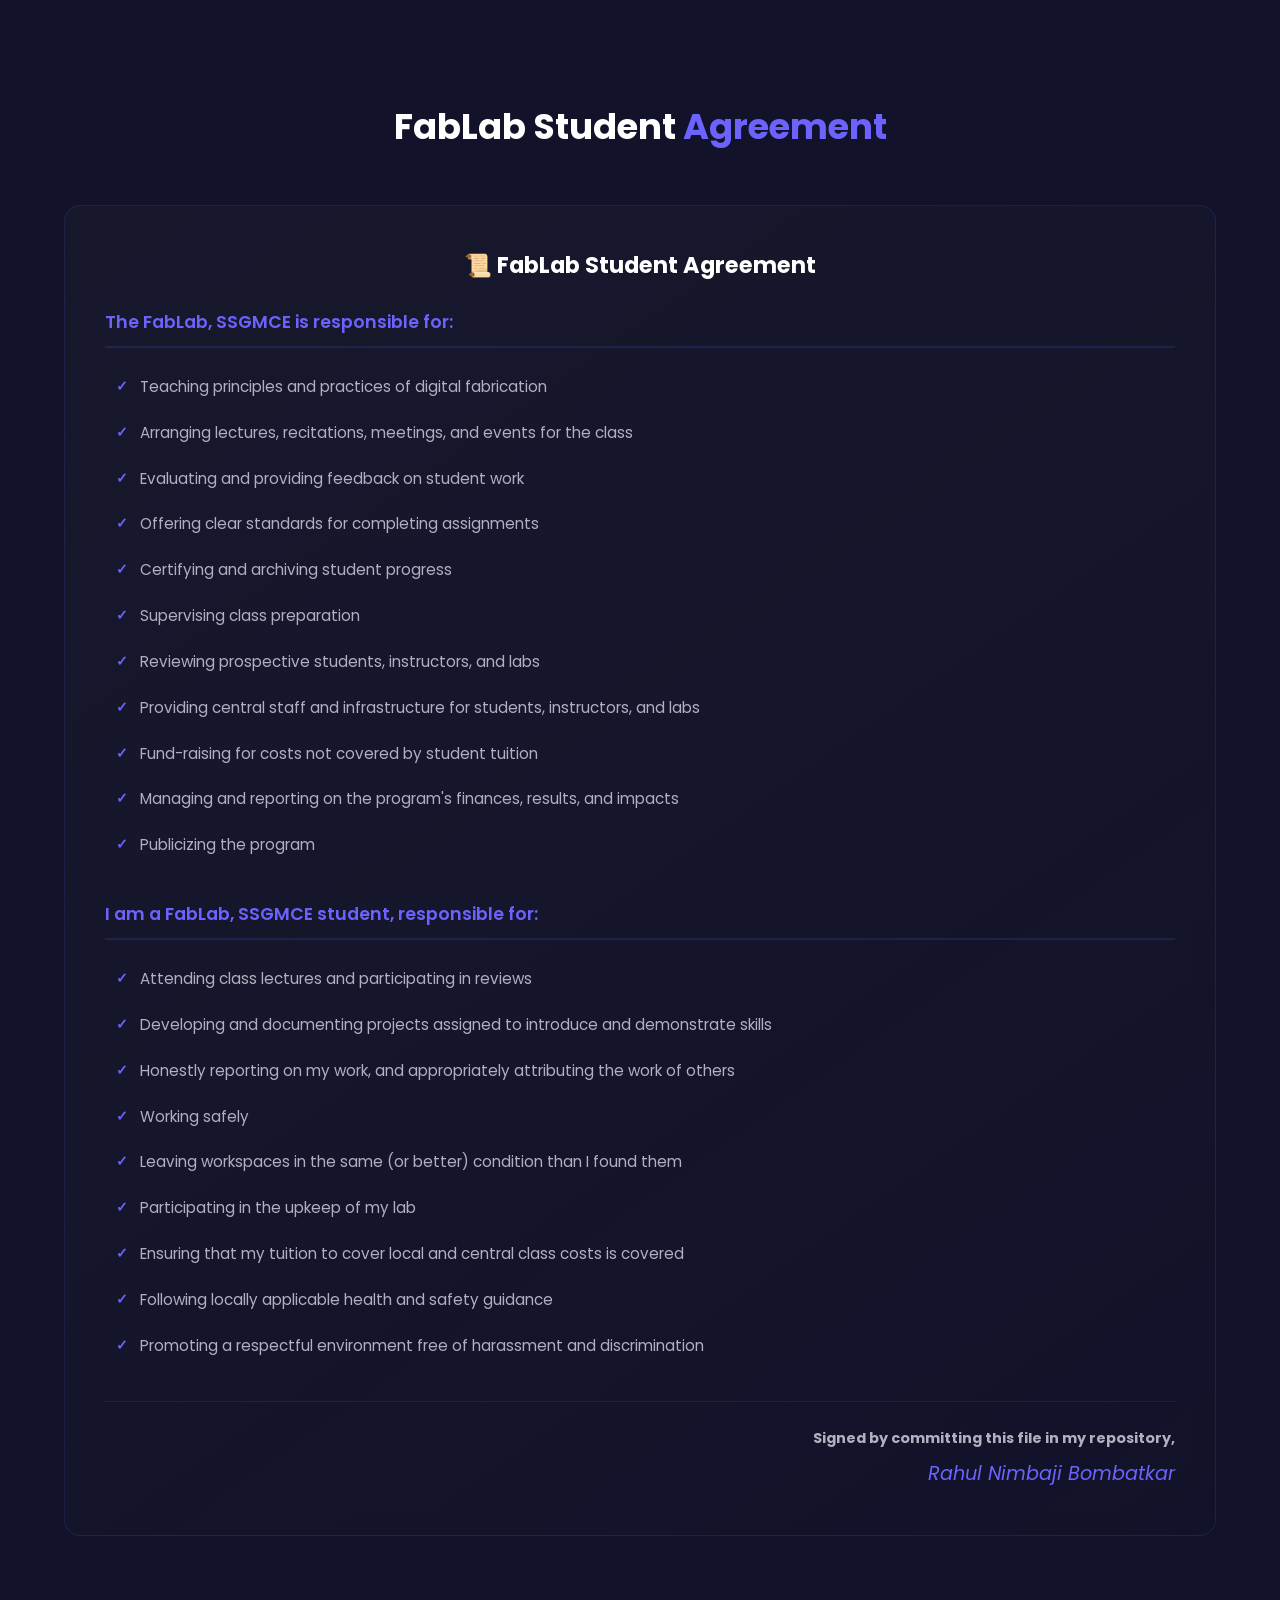
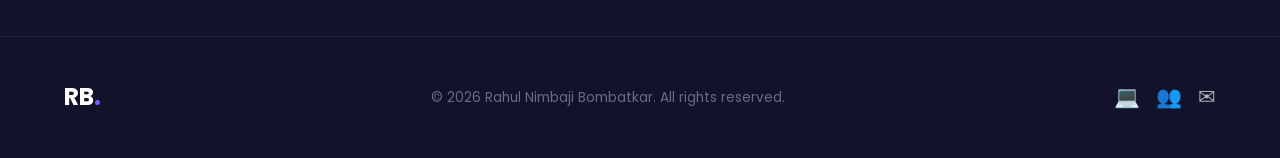
==== commit aef2e3e5: "Update index.html" ====
--- a/index.html
+++ b/index.html
@@ -95,7 +95,7 @@
                     </p>
                 </div>
 
-<a href="resume.pdf" download class="download-btn">Download Resume</a>
+<a href="Resume.pdf" download class="download-btn">Download Resume</a>
                 
             </div>
         </div>
--- a/style.css
+++ b/style.css
@@ -436,6 +436,22 @@
     background: rgba(255, 255, 255, 0.1) !important;
 }
 
+.download-btn {
+  display: inline-block;
+  padding: 12px 25px;
+  background-color: #007bff;
+  color: white;
+  text-decoration: none;
+  font-size: 16px;
+  border-radius: 8px;
+     text-align: center;
+  transition: 0.3s;
+}
+
+.download-btn:hover {
+  background-color: #0056b3;
+}
+
 /* ========== SECTIONS ========== */
 .section {
     padding: 100px 0;
